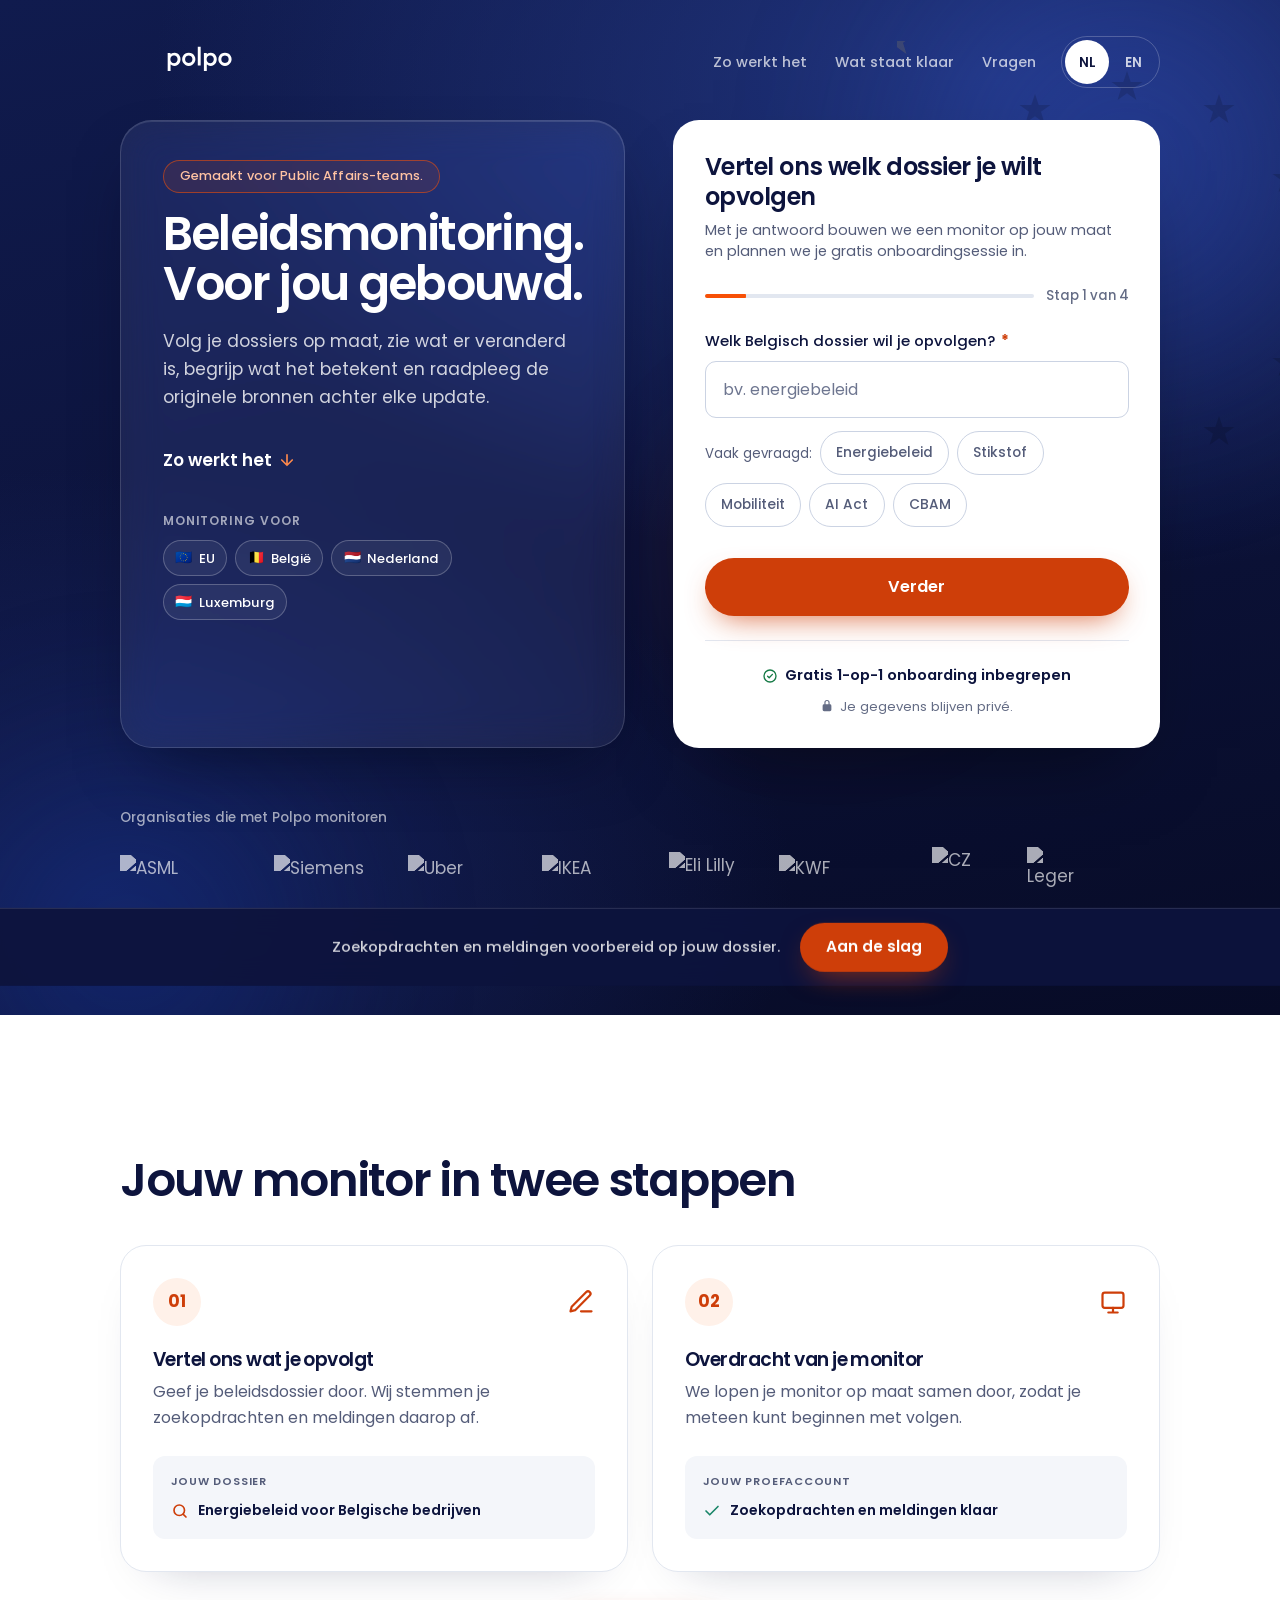
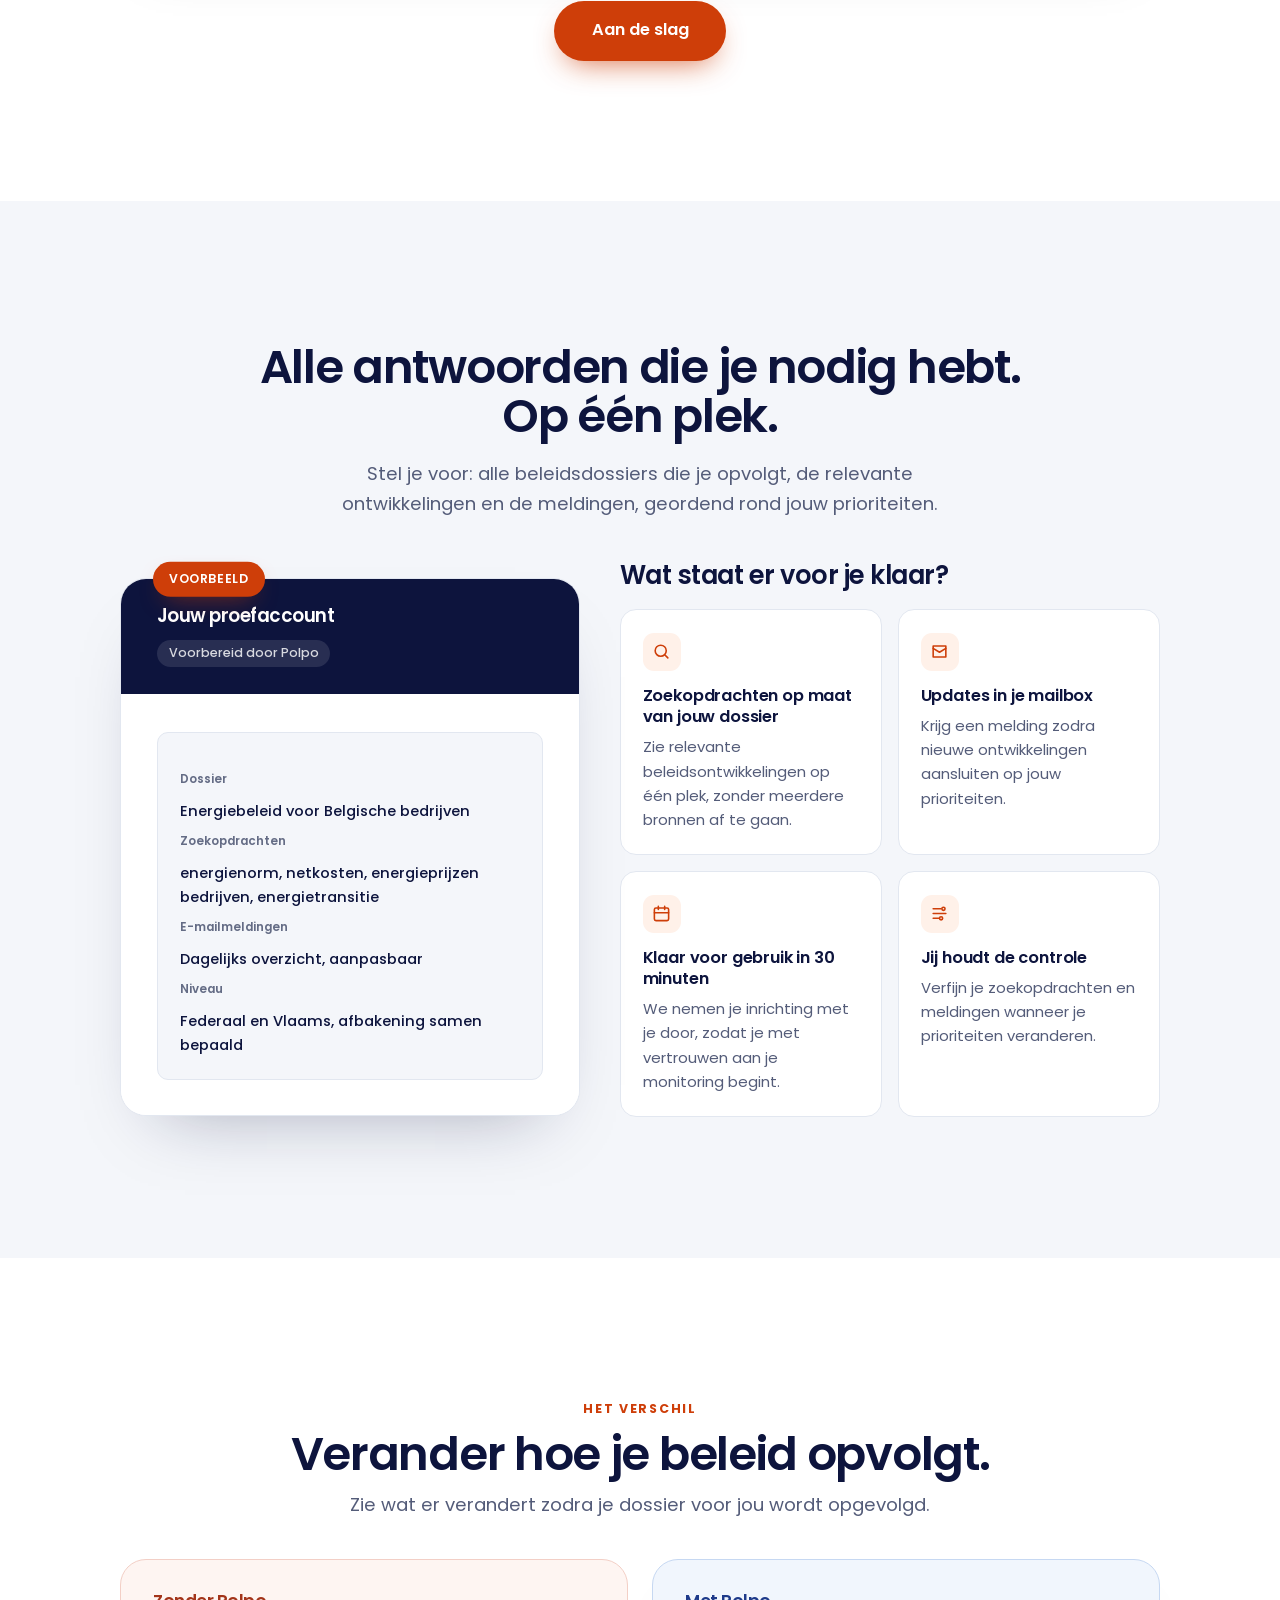
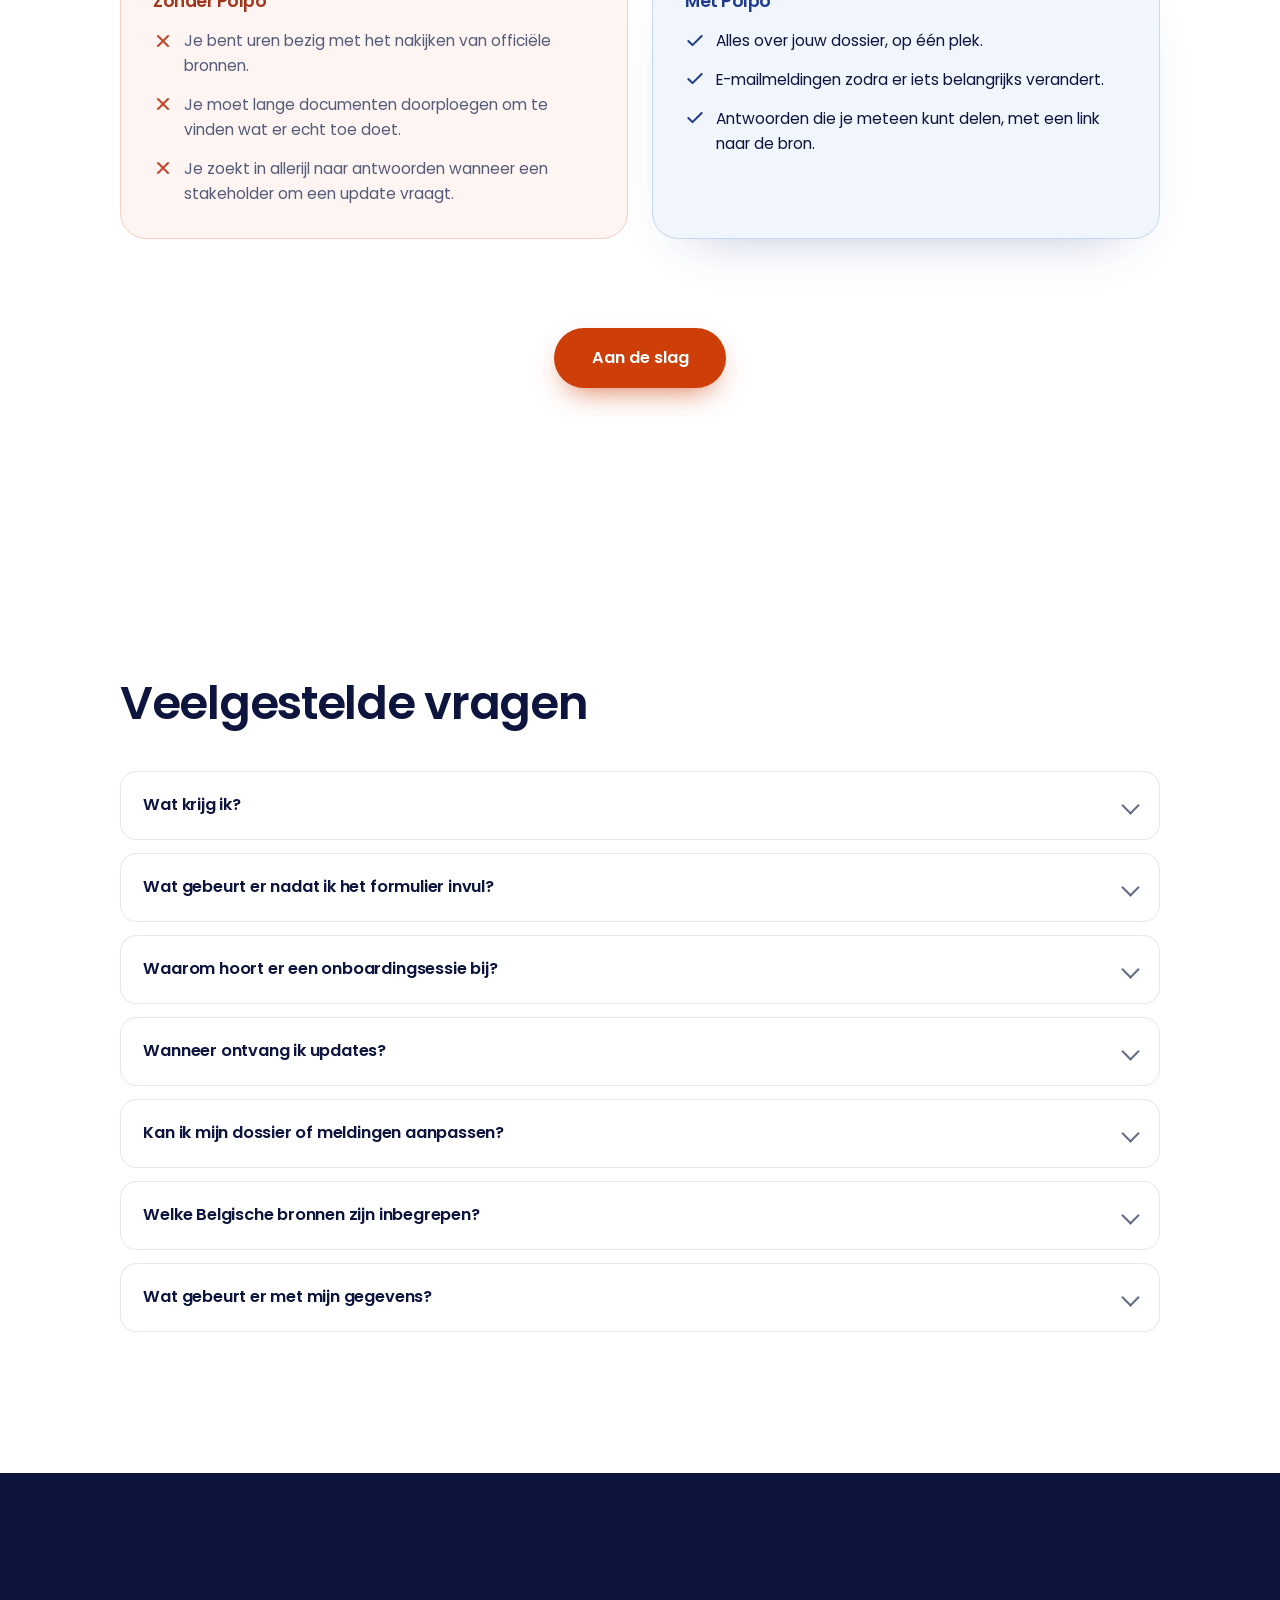
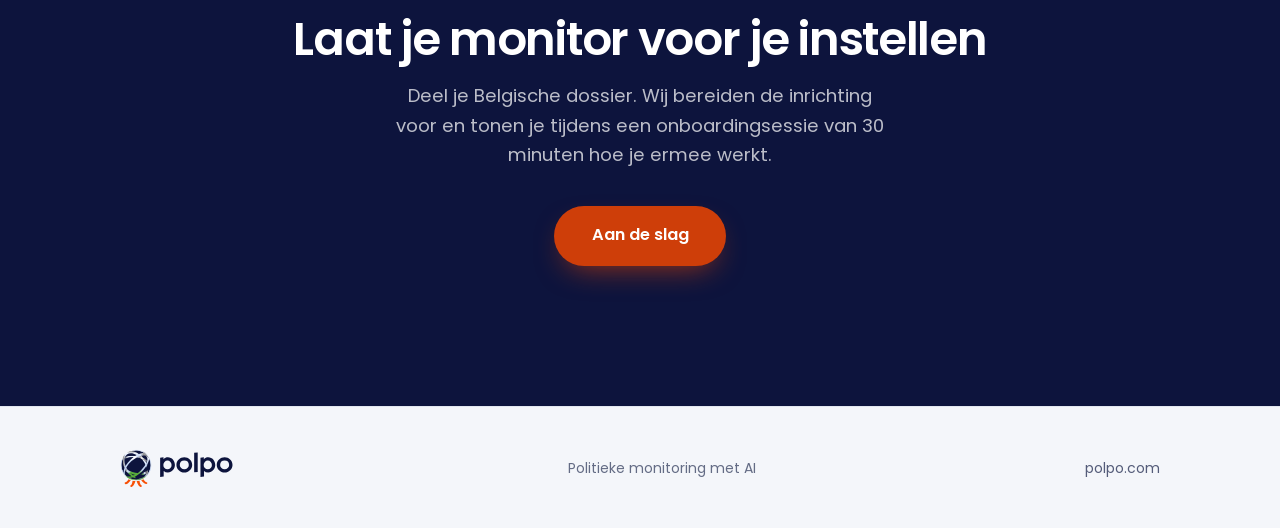
==== site/nl-be/index.html @ a9627e38 "Initial commit: Polpo policy monitoring landing page handover" ====
<!DOCTYPE html>
<html lang="nl-BE">
<head>
<meta charset="utf-8">
<meta name="viewport" content="width=device-width, initial-scale=1, viewport-fit=cover">
<title>Polpo-proefaccount | Belgische politieke monitoring</title>
<meta name="description" content="Vraag je Polpo-proefaccount aan met zoekopdrachten en meldingen op maat. Na je onboardingsessie van 30 minuten start je Belgische politieke monitoring.">
<link rel="canonical" href="https://polpo.ai/nl-be/">
<link rel="alternate" hreflang="en" href="https://polpo.ai/">
<link rel="alternate" hreflang="nl-BE" href="https://polpo.ai/nl-be/">
<link rel="alternate" hreflang="x-default" href="https://polpo.ai/">
<meta property="og:type" content="website">
<meta property="og:locale" content="nl_BE">
<meta property="og:title" content="Polpo-proefaccount | Belgische politieke monitoring">
<meta property="og:description" content="Vraag je Polpo-proefaccount aan met zoekopdrachten en meldingen op maat. Na je onboardingsessie van 30 minuten start je Belgische politieke monitoring.">
<meta property="og:url" content="https://polpo.ai/nl-be/">
<meta property="og:image" content="https://polpo.ai/og-image.jpg">
<meta property="og:image:width" content="1000">
<meta property="og:image:height" content="1249">
<meta name="twitter:card" content="summary_large_image">
<meta name="twitter:title" content="Polpo-proefaccount | Belgische politieke monitoring">
<meta name="twitter:description" content="Vraag je Polpo-proefaccount aan met zoekopdrachten en meldingen op maat. Na je onboardingsessie van 30 minuten start je Belgische politieke monitoring.">
<meta name="twitter:image" content="https://polpo.ai/og-image.jpg">
<meta name="robots" content="noindex">
<link rel="preconnect" href="https://fonts.googleapis.com">
<link rel="preconnect" href="https://fonts.gstatic.com" crossorigin>
<link href="https://fonts.googleapis.com/css2?family=Poppins:wght@400;500;600;700&display=swap" rel="stylesheet">
<style>
/* ============================================================
   POLPO 30-day account landing page
   Tokens taken from Logo_polpo_dark.svg: navy #0D143D, orange #F75006
   ============================================================ */
:root{
  --navy:#0D143D;
  --navy-deep:#070B26;
  --navy-lift:#152260;
  --blue:#1E3A8A;
  --orange:#F75006;          /* brand: decoration and large numerals only */
  --orange-deep:#CE3E09;     /* anything carrying text: 4.86:1 on white */
  --orange-press:#B33305;
  --orange-soft:#FFF1E9;
  --paper:#FFFFFF;
  --mist:#F4F6FA;
  --ink:#0D143D;
  --ink-soft:#545C79;
  --ink-faint:#646C85;
  --line:#E2E7F0;
  --line-strong:#CBD3E3;

  --wrap:1120px;
  --pad-y:clamp(5.5rem,11vw,9rem);
  --pad-x:clamp(1.25rem,5vw,2.5rem);
  --r-lg:26px;
  --r-md:16px;
  --r-sm:11px;

  box-sizing:border-box;
  padding-top:env(safe-area-inset-top,0px);
  padding-bottom:env(safe-area-inset-bottom,0px);
}
*,*::before,*::after{box-sizing:inherit}
html{scroll-behavior:smooth;scroll-padding-top:env(safe-area-inset-top,0px);-webkit-text-size-adjust:100%}
body{
  margin:0;
  font-family:'Poppins',system-ui,-apple-system,'Segoe UI',sans-serif;
  font-weight:400;
  font-size:1.0625rem;
  line-height:1.62;
  color:var(--ink);
  background:var(--paper);
  -webkit-font-smoothing:antialiased;
}
img,svg{max-width:100%}
h1,h2,h3{margin:0;font-weight:600;letter-spacing:-.028em;line-height:1.06}
p{margin:0}
a{color:inherit}

.wrap{width:100%;max-width:var(--wrap);margin:0 auto;padding-left:var(--pad-x);padding-right:var(--pad-x)}
.narrow{max-width:62ch}

/* ---------- reveal ---------- */
.rise{opacity:0;transform:translate3d(0,22px,0);transition:opacity .7s cubic-bezier(.22,.61,.36,1),transform .7s cubic-bezier(.22,.61,.36,1)}
.rise.in{opacity:1;transform:none}
.no-js .rise{opacity:1;transform:none}

/* ============================================================
   HERO
   ============================================================ */
.hero{
  position:relative;
  overflow:hidden;
  isolation:isolate;
  color:#fff;
  background:
    radial-gradient(120% 90% at 78% 8%, #21357F 0%, rgba(33,53,127,0) 55%),
    radial-gradient(90% 70% at 8% 88%, #16235E 0%, rgba(22,35,94,0) 60%),
    linear-gradient(168deg, #101B4E 0%, var(--navy) 46%, var(--navy-deep) 100%);
  padding:clamp(1.5rem,4vw,2.25rem) 0 clamp(5rem,10vw,7.5rem);
}
.blob{position:absolute;border-radius:50%;filter:blur(72px);opacity:.5;z-index:-1;pointer-events:none;will-change:transform}
.blob-a{width:48vw;height:48vw;min-width:330px;min-height:330px;top:-14%;right:-12%;background:radial-gradient(circle,#2F4CB8 0%,rgba(47,76,184,0) 70%);animation:drift-a 34s ease-in-out infinite}
.blob-b{width:40vw;height:40vw;min-width:280px;min-height:280px;bottom:-18%;left:-10%;background:radial-gradient(circle,#0F2C86 0%,rgba(15,44,134,0) 70%);animation:drift-b 44s ease-in-out infinite}
.blob-c{width:26vw;height:26vw;min-width:200px;min-height:200px;top:38%;left:52%;opacity:.34;background:radial-gradient(circle,var(--orange) 0%,rgba(247,80,6,0) 68%);animation:drift-c 38s ease-in-out infinite}
@keyframes drift-a{50%{transform:translate3d(-6%,7%,0)}}
@keyframes drift-b{50%{transform:translate3d(8%,-6%,0)}}
@keyframes drift-c{33%{transform:translate3d(-12%,9%,0)}66%{transform:translate3d(7%,-7%,0)}}

.stars{position:absolute;top:4%;right:-6%;width:min(46vw,460px);opacity:.14;z-index:-1;pointer-events:none}

.topbar{display:flex;align-items:center;justify-content:space-between;gap:1rem}
.logo{display:block;height:40px;width:auto}
.logo-link{display:inline-block;line-height:0;border-radius:6px;transition:opacity .18s}
.logo-link:hover{opacity:.82}
@media(min-width:760px){.logo{height:52px}}
.topbar a{color:rgba(255,255,255,.72);text-decoration:none;font-size:.9rem;font-weight:500}
.topbar a:hover{color:#fff}

.glass{
  margin:0;
  max-width:760px;
  text-align:center;
  padding:clamp(2rem,5vw,3.25rem) clamp(1.35rem,4vw,3rem) clamp(2.25rem,5vw,3rem);
  border-radius:clamp(20px,3vw,32px);
  background:rgba(255,255,255,.065);
  border:1px solid rgba(255,255,255,.145);
  box-shadow:0 30px 70px -30px rgba(3,7,28,.7), inset 0 1px 0 rgba(255,255,255,.12);
  -webkit-backdrop-filter:blur(20px) saturate(130%);
  backdrop-filter:blur(20px) saturate(130%);
}
.chip{
  display:inline-block;padding:.34rem 1rem;border-radius:100px;
  font-size:.8rem;font-weight:500;letter-spacing:.01em;
  color:#FFC3A3;border:1px solid rgba(247,80,6,.55);background:rgba(247,80,6,.1);
}
.hero h1{margin:1.2rem 0 0;font-size:clamp(2.2rem,6.4vw,3.85rem);font-weight:600;letter-spacing:-.035em}
.hero h1 span{display:block}
.hero-sub{margin:1.15rem auto 0;max-width:50ch;font-size:clamp(.99rem,2vw,1.08rem);color:rgba(255,255,255,.8)}
@media(min-width:960px){.hero-sub{margin-left:0}}
.hero-cta{margin-top:1.7rem}
.hero-note{margin-top:1.1rem;font-size:.895rem;color:rgba(255,255,255,.58)}

.btn{
  display:inline-block;border:0;cursor:pointer;text-decoration:none;
  font-family:inherit;font-size:1.02rem;font-weight:600;
  padding:1.05rem 2.35rem;border-radius:100px;
  background:var(--orange-deep);color:#fff;
  box-shadow:0 12px 30px -12px rgba(206,62,9,.8);
  transition:transform .22s cubic-bezier(.22,.61,.36,1),box-shadow .22s,background .2s;
}
.btn:hover{transform:translate3d(0,-2px,0);box-shadow:0 20px 40px -14px rgba(206,62,9,.85);background:var(--orange-press)}
.btn:active{transform:translate3d(0,0,0)}
.btn-wide{width:100%;padding-left:1rem;padding-right:1rem}

/* ============================================================
   SECTION SHELL
   ============================================================ */
.band{padding:var(--pad-y) 0}
.band-mist{background:var(--mist)}
.band-navy{background:var(--navy);color:#fff}
.band h2{font-size:clamp(1.85rem,4.4vw,2.9rem)}
.lede{margin-top:1.15rem;font-size:clamp(1.02rem,2vw,1.14rem);color:var(--ink-soft)}
.band-navy .lede{color:rgba(255,255,255,.72)}

/* ---------- problem ---------- */
.compare{display:grid;gap:1.25rem;margin-top:3rem}
@media(min-width:760px){.compare{grid-template-columns:1fr 1fr;gap:1.5rem}}
.pane{padding:2rem 1.75rem;border-radius:var(--r-md);border:1px solid var(--line)}
.pane-old{background:var(--mist)}
.pane-new{background:var(--navy);color:#fff;border-color:transparent}
.pane h3{font-size:1.14rem;font-weight:600;letter-spacing:-.01em}
.pane p{margin-top:.8rem;font-size:.985rem;color:var(--ink-soft)}
.pane-new p{color:rgba(255,255,255,.76)}
.pane-time{margin-top:1.4rem;padding-top:1.1rem;border-top:1px solid var(--line);font-size:.875rem;font-weight:500;color:var(--ink-faint)}
.pane-new .pane-time{border-top-color:rgba(255,255,255,.16);color:#FFB08A}

/* ---------- proof / sample brief ---------- */
.brief{
  margin-top:3.75rem;background:var(--paper);border:1px solid var(--line);
  border-radius:var(--r-lg);
  box-shadow:0 34px 70px -40px rgba(13,20,61,.35);
}
.brief-head{padding:1.65rem clamp(1.35rem,3.5vw,2.25rem);background:var(--navy);color:#fff;
  border-radius:calc(var(--r-lg) - 1px) calc(var(--r-lg) - 1px) 0 0}
.brief-head h3{font-size:1.16rem;font-weight:600}
.brief-meta{display:flex;flex-wrap:wrap;gap:.55rem;margin-top:.9rem}
.tag{font-size:.78rem;font-weight:500;padding:.24rem .72rem;border-radius:100px;background:rgba(255,255,255,.11);color:rgba(255,255,255,.82)}
.brief-body{padding:clamp(.6rem,2vw,1.1rem) clamp(1.35rem,3.5vw,2.25rem) clamp(1.5rem,3vw,2rem)}
.bsec{display:flex;gap:1.1rem;padding:1.15rem 0;border-bottom:1px solid var(--line)}
.bsec:last-child{border-bottom:0;padding-bottom:.6rem}
.bsec-ico{flex:0 0 auto;width:38px;height:38px;border-radius:11px;background:var(--orange-soft);color:var(--orange-deep);display:flex;align-items:center;justify-content:center}
.bsec-ico svg{width:19px;height:19px}
.bsnap{margin:1.4rem 0 .2rem;padding:1.3rem 1.4rem;border-radius:var(--r-sm);background:var(--mist);border:1px solid var(--line)}
.bsnap h4{margin:0;font-size:1rem;font-weight:600;letter-spacing:-.01em}
.bsnap .sub{margin-top:.15rem;font-size:.82rem;color:var(--ink-faint)}
.bsnap p{margin-top:.7rem;font-size:.945rem;color:var(--ink-soft)}
.bsnap dl{display:grid;gap:.55rem;margin:1rem 0 0}
.bsnap dt{font-size:.74rem;font-weight:600;color:var(--ink-faint)}
.bsnap dd{margin:.1rem 0 0;font-size:.92rem;font-weight:500}
.bnum{color:var(--ink-faint);font-weight:600;margin-right:.45rem}
.bpts{margin:.55rem 0 0;padding:0;list-style:none;display:grid;gap:.32rem}
.bpts li{position:relative;padding-left:.95rem;font-size:.9rem;line-height:1.45;color:var(--ink-soft)}
.bpts li::before{content:"";position:absolute;left:0;top:.58em;width:5px;height:5px;border-radius:50%;background:var(--orange-deep)}
.pill{display:inline-block;margin-left:.5rem;padding:.12rem .55rem;border-radius:100px;font-size:.7rem;font-weight:600;background:var(--orange-soft);color:#C2390B;vertical-align:.1em}
.bsec h4{margin:0;font-size:1rem;font-weight:600;letter-spacing:-.01em}
.bsec p{margin-top:.4rem;font-size:.945rem;color:var(--ink-soft)}
.src{display:inline-flex;align-items:center;gap:.4rem;margin-top:.7rem;font-size:.8rem;font-weight:500;color:var(--orange-deep)}
.src svg{width:13px;height:13px}
.brief-foot{padding:1rem clamp(1.35rem,3.5vw,2.25rem);background:var(--mist);border-top:1px solid var(--line);
  border-radius:0 0 calc(var(--r-lg) - 1px) calc(var(--r-lg) - 1px);font-size:.845rem;color:var(--ink-faint)}

.logos{margin-top:3.25rem;padding-top:2.25rem;border-top:1px solid var(--line-strong)}
.logos-cap{font-size:.855rem;font-weight:500;color:var(--ink-faint)}
.logos-row{display:flex;flex-wrap:wrap;gap:1.5rem 2.6rem;margin-top:1.6rem;align-items:center;justify-content:flex-start;--logo-h:28px;--logo-w:96px}
/* one box per logo. --s bumps square-ish marks so they carry the same optical
   weight as the wide wordmarks instead of shrinking to a stamp. */
.logos-row img{display:block;width:auto;height:calc(var(--logo-h)*var(--s,1));max-width:calc(var(--logo-w)*var(--s,1));object-fit:contain;opacity:.78;transition:opacity .22s}
.logos-row img:hover{opacity:1}
@media(min-width:760px){.logos-row{--logo-h:32px;--logo-w:112px}}

/* ---------- bridge ---------- */
.steps{margin-top:3rem;display:grid;gap:0}
.step{display:grid;grid-template-columns:auto 1fr;gap:1.35rem;padding:1.9rem 0;border-top:1px solid rgba(255,255,255,.14)}
.step:last-child{border-bottom:1px solid rgba(255,255,255,.14)}
.step-n{width:38px;height:38px;border-radius:50%;border:1px solid rgba(255,255,255,.28);display:flex;align-items:center;justify-content:center;font-size:.92rem;font-weight:600;color:#fff}
.step h3{font-size:1.16rem;font-weight:600}
.step-lab{display:block;margin-bottom:.3rem;font-size:.775rem;font-weight:600;letter-spacing:.06em;text-transform:uppercase;color:#FF8A4D}
.step p{margin-top:.55rem;font-size:.985rem;color:rgba(255,255,255,.72);max-width:58ch}
@media(min-width:760px){.step{grid-template-columns:auto 15rem 1fr;align-items:baseline;gap:1.35rem 2rem}.step p{margin-top:0}}
.step-lead{gap:.75rem}

/* ============================================================
   FORM
   ============================================================ */
.form-card{
  margin-top:3rem;background:var(--paper);border:1px solid var(--line);
  border-radius:var(--r-lg);padding:clamp(1.5rem,4vw,2.75rem);
  box-shadow:0 34px 70px -42px rgba(13,20,61,.3);
}
.progress{display:flex;align-items:center;gap:.75rem;margin-bottom:1.9rem}
.progress-bar{flex:1;height:4px;border-radius:4px;background:var(--line);overflow:hidden}
.progress-fill{height:100%;width:50%;background:var(--orange);border-radius:4px;transform-origin:left;transition:transform .35s cubic-bezier(.22,.61,.36,1)}
.progress-txt{font-size:.83rem;font-weight:500;color:var(--ink-faint);white-space:nowrap}
.no-js .progress{display:none}

fieldset{border:0;margin:0;padding:0}
.stepset + .stepset{margin-top:2.5rem}
.js .stepset{margin-top:0}
.js .stepset[hidden]{display:none}
legend{padding:0;font-size:1.22rem;font-weight:600;letter-spacing:-.018em;color:var(--ink)}
.legend-sub{margin-top:.45rem;margin-bottom:1.6rem;font-size:.945rem;color:var(--ink-soft)}

.field{margin-bottom:1.35rem}
.field label,.grouplab{display:block;font-size:.925rem;font-weight:500;margin-bottom:.5rem}
.opt{font-weight:400;color:var(--ink-faint)}
input[type=text],input[type=email],textarea,select{
  width:100%;font-family:inherit;font-size:1rem;color:var(--ink);
  padding:.92rem 1.05rem;border:1px solid var(--line-strong);border-radius:var(--r-sm);
  background:var(--paper);transition:border-color .18s,box-shadow .18s;
}
textarea{min-height:120px;resize:vertical;line-height:1.55}
input::placeholder,textarea::placeholder{color:#6E7690}
input:focus,textarea:focus,select:focus{outline:0;border-color:var(--orange);box-shadow:0 0 0 3px rgba(247,80,6,.16)}
.hint{margin-top:.5rem;font-size:.845rem;color:var(--ink-faint)}

.chips{display:flex;flex-wrap:wrap;gap:.6rem}
.chips input{position:absolute;opacity:0;width:1px;height:1px}
.chips label{
  margin:0;cursor:pointer;padding:.72rem 1.25rem;border-radius:100px;
  border:1px solid var(--line-strong);font-size:.945rem;font-weight:500;
  transition:border-color .18s,background .18s,color .18s;
}
.chips label:hover{border-color:var(--ink-faint)}
.chips input:checked + label{background:var(--navy);border-color:var(--navy);color:#fff}
.chips input:focus-visible + label{outline:2px solid var(--orange);outline-offset:2px}

details{margin:1.6rem 0;border:1.5px solid var(--line-strong);border-radius:var(--r-sm);background:var(--mist);transition:border-color .18s}
details:hover{border-color:var(--ink-faint)}
details[open]{border-color:var(--navy);background:var(--paper)}
summary{cursor:pointer;position:relative;padding:1rem 3rem 1rem 1.1rem;font-size:.945rem;font-weight:600;list-style:none;
  display:flex;align-items:center;gap:.65rem}
summary::-webkit-details-marker{display:none}
summary::after{content:"";position:absolute;right:1.2rem;top:50%;width:9px;height:9px;margin-top:-7px;
  border-right:2px solid var(--ink-soft);border-bottom:2px solid var(--ink-soft);
  transform:rotate(45deg);transition:transform .25s}
details[open] summary::after{transform:rotate(-135deg);margin-top:-2px}
.req{color:var(--orange-deep);font-weight:700;margin-left:.15rem}
.optflag{display:inline-block;padding:.16rem .55rem;border-radius:100px;background:var(--line);
  font-size:.7rem;font-weight:600;letter-spacing:.04em;text-transform:uppercase;color:var(--ink-soft)}
legend .optflag{margin-left:.5rem;vertical-align:.18em}
.details-body{padding:0 1.1rem 1.2rem}
.checks{display:grid;gap:.7rem}
.check{display:flex;gap:.7rem;align-items:flex-start;font-size:.935rem;font-weight:400;cursor:pointer}
.check input{margin:.28rem 0 0;width:17px;height:17px;flex:0 0 auto;accent-color:var(--orange)}
.period{margin-top:1.2rem}
.period label{font-size:.9rem;font-weight:500;display:block;margin-bottom:.45rem}

.actions{display:flex;flex-wrap:wrap;gap:.85rem;align-items:center;margin-top:1.9rem}
.btn-ghost{background:none;border:1px solid var(--line-strong);color:var(--ink-soft);box-shadow:none;padding:1.05rem 1.6rem}
.btn-ghost:hover{background:var(--mist);border-color:var(--ink-faint);color:var(--ink);box-shadow:none}
.consent{margin-top:1.5rem}
.consent .check{font-size:.895rem;color:var(--ink-soft)}
.consent a{color:var(--orange-deep);text-underline-offset:2px}
.err{margin-top:.5rem;font-size:.865rem;font-weight:500;color:#B33305}
.err:empty{display:none}
.trap{position:absolute!important;left:-9999px;width:1px;height:1px;overflow:hidden}

.done{text-align:center;padding:1.5rem 0 1rem}
.done-ico{width:56px;height:56px;margin:0 auto;border-radius:50%;background:var(--orange-soft);color:var(--orange-deep);display:flex;align-items:center;justify-content:center}
.done-ico svg{width:26px;height:26px}
.done h3{margin-top:1.35rem;font-size:1.45rem}
.done p{margin-top:.8rem;color:var(--ink-soft);max-width:42ch;margin-left:auto;margin-right:auto}

/* ---------- footer ---------- */
.foot{background:var(--mist);border-top:1px solid var(--line);padding:2.4rem 0}
.foot-in{display:flex;flex-wrap:wrap;align-items:center;gap:1rem 1.5rem;justify-content:space-between}
.foot .logo{height:34px;color:var(--navy)}
@media(min-width:760px){.foot .logo{height:38px}}
.foot p{font-size:.875rem;color:var(--ink-faint)}
.foot a{font-size:.875rem;color:var(--ink-soft);text-decoration:none}
.foot a:hover{color:var(--orange)}

:focus-visible{outline:2px solid var(--orange);outline-offset:3px;border-radius:4px}

/* ============================================================
   REFINEMENT PASS
   ============================================================ */

/* hero benefit list */
.wins{list-style:none;margin:1.35rem 0 0;padding:0;display:grid;gap:.55rem;text-align:left}
@media(max-width:959px){.wins{max-width:28rem;margin-left:auto;margin-right:auto}}
.wins li{display:flex;gap:.65rem;align-items:flex-start;font-size:.945rem;line-height:1.5;color:rgba(255,255,255,.87)}
.wins svg{flex:0 0 auto;width:19px;height:19px;margin-top:.2rem;stroke:#FF8A4D;stroke-width:2.4;fill:none;stroke-linecap:round;stroke-linejoin:round}

/* proof strip */
.strip{padding:clamp(3rem,6vw,4.5rem) 0}
.strip .stats{margin-top:0}
.shots{margin-top:3rem;display:grid;gap:1.25rem}
@media(min-width:820px){.shots{grid-template-columns:1fr 1fr;gap:1.5rem}}
.shotbox{margin:0;border-radius:var(--r-md);overflow:hidden;border:1px solid rgba(255,255,255,.18);background:#fff;box-shadow:0 26px 54px -30px rgba(3,7,28,.75)}
.shotbox img{display:block;width:100%;height:auto}
.shotcap{margin-top:1.1rem;font-size:.9rem;color:rgba(255,255,255,.7);max-width:62ch}

/* reassurance under the form */
.reassure{margin-top:1.9rem;padding-top:1.7rem;border-top:1px solid var(--line);display:grid;gap:1rem}
@media(min-width:620px){.reassure{grid-template-columns:1fr 1fr;gap:1rem 1.75rem}}
.reassure .gitem{align-items:center}
.reassure .gitem strong{font-size:.945rem;font-weight:600;letter-spacing:-.008em;line-height:1.4}
.reassure .gitem:nth-child(2) .gtick path{transition-delay:.12s}
.reassure .gitem:nth-child(3) .gtick path{transition-delay:.24s}
.reassure .gitem:nth-child(4) .gtick path{transition-delay:.36s}

/* questionnaire */
.sr-only{position:absolute!important;width:1px;height:1px;padding:0;margin:-1px;overflow:hidden;clip:rect(0 0 0 0);white-space:nowrap;border:0}
.opts{display:grid;gap:.7rem}
@media(min-width:680px){.opts{grid-template-columns:repeat(3,1fr)}}
.opts input{position:absolute;opacity:0;width:1px;height:1px}
.opts label{
  display:block;cursor:pointer;padding:1.15rem 1.1rem;border-radius:var(--r-md);
  border:1.5px solid var(--line-strong);background:var(--paper);
  transition:border-color .18s,background .18s,transform .18s cubic-bezier(.22,.61,.36,1);
}
.opts label:hover{border-color:var(--ink-faint);transform:translate3d(0,-2px,0)}
.opts svg{display:block;width:24px;height:24px;margin-bottom:.7rem;fill:none;stroke:var(--orange-deep);stroke-width:1.8;stroke-linecap:round;stroke-linejoin:round}
.opts strong{display:block;font-size:1rem;font-weight:600;letter-spacing:-.012em}
.opts label span{display:block;margin-top:.2rem;font-size:.855rem;color:var(--ink-soft)}
.opts input:checked + label{border-color:var(--navy);background:var(--navy);color:#fff}
.opts input:checked + label span{color:rgba(255,255,255,.76)}
.opts input:checked + label svg{stroke:#FF8A4D}
.opts input:focus-visible + label{outline:2px solid var(--orange-deep);outline-offset:2px}

.sugs{display:flex;flex-wrap:wrap;gap:.5rem;align-items:center;margin-top:.85rem}
.sugs span{font-size:.83rem;color:var(--ink-soft)}
.sugs button{
  font-family:inherit;font-size:.855rem;font-weight:500;cursor:pointer;
  padding:.38rem .8rem;border-radius:100px;border:1px solid var(--line-strong);
  background:var(--paper);color:var(--ink-soft);transition:border-color .18s,color .18s,background .18s;
}
.sugs button:hover{border-color:var(--navy);background:var(--navy);color:#fff}

.stepnav{display:flex;flex-wrap:wrap;gap:.8rem;align-items:center;margin-top:1.9rem}
.no-js .stepnav [data-next],.no-js .stepnav [data-back]{display:none}
#echo b{color:var(--ink);font-weight:600}

/* preview framing for the sample brief */
.is-preview{position:relative;background:
  repeating-linear-gradient(135deg,rgba(13,20,61,.028) 0 2px,rgba(0,0,0,0) 2px 9px),var(--paper)}
.is-preview .brief-body,.is-preview .brief-foot{background:var(--paper)}
.preview-tag{position:absolute;top:0;left:clamp(1rem,3vw,2rem);transform:translateY(-50%);z-index:2;
  display:inline-flex;align-items:baseline;gap:.55rem;padding:.45rem 1rem;border-radius:100px;
  background:var(--orange-deep);color:#fff;font-size:.775rem;font-weight:600;letter-spacing:.05em;text-transform:uppercase;
  box-shadow:0 10px 24px -12px rgba(206,62,9,.85)}

/* closing cta */
.close{text-align:center}
.close .lede{margin-left:auto;margin-right:auto;max-width:46ch}
.close-cta{margin-top:2.25rem;display:flex;flex-wrap:wrap;gap:.9rem;justify-content:center}
.btn-ghost-dark{border-color:rgba(255,255,255,.34);color:rgba(255,255,255,.88)}
.btn-ghost-dark:hover{background:rgba(255,255,255,.08);border-color:#fff;color:#fff}

/* scroll progress */
.sprog{position:fixed;top:0;left:0;right:0;height:3px;z-index:60;background:transparent;pointer-events:none}
.sprog i{display:block;height:100%;background:var(--orange);transform:scaleX(0);transform-origin:0 50%;will-change:transform}
.no-js .sprog{display:none}

/* nav links */
.navlinks{display:none;gap:1.75rem;align-items:center}
.navlinks a{color:rgba(255,255,255,.7);text-decoration:none;font-size:.9rem;font-weight:500;transition:color .18s}
.navlinks a:hover{color:#fff}
@media(min-width:900px){.navlinks{display:flex}.topbar .sitelink{display:none}}

/* hero split */
.hero-grid{display:grid;gap:clamp(2.25rem,5vw,3.5rem);align-items:center;margin-top:clamp(2.5rem,6vw,4rem)}
@media(min-width:960px){.hero-grid{grid-template-columns:1.14fr .86fr;gap:3rem;align-items:stretch}}
.glass{margin:0;max-width:none;text-align:left}
@media(max-width:959px){.glass{text-align:center}}

/* hero headline underline */
.uline{display:block;position:relative;width:fit-content}
@media(max-width:959px){.uline{margin-left:auto;margin-right:auto}}
.uline svg{position:absolute;left:0;bottom:-.14em;width:100%;height:.34em;overflow:visible}
.uline path{fill:none;stroke:var(--orange);stroke-width:7;stroke-linecap:round;
  stroke-dasharray:420;stroke-dashoffset:420;transition:stroke-dashoffset 1.1s cubic-bezier(.65,0,.35,1) .45s}
.drawn .uline path,.no-js .uline path{stroke-dashoffset:0}

/* hero media */
.hero-media{position:relative}
.shot{
  position:relative;border-radius:clamp(18px,2.6vw,26px);overflow:hidden;
  aspect-ratio:4/3.35;height:100%;
  background:linear-gradient(150deg,#22377F 0%,#152260 48%,#0A1035 100%);
  box-shadow:0 40px 80px -36px rgba(3,7,28,.85);
  border:1px solid rgba(255,255,255,.14);
}
@media(min-width:960px){.shot{aspect-ratio:auto;min-height:26rem}}
.hero-media{display:flex;flex-direction:column}
@media(min-width:960px){.hero-media{height:100%}}
/* fallback art, always painted, sits under the photo */
.shot-fb{position:absolute;inset:0;overflow:hidden}
.shot-fb svg{position:absolute;right:-12%;bottom:-8%;width:88%;opacity:.3}
.shot-fb::after{content:"";position:absolute;inset:0;
  background:radial-gradient(70% 55% at 22% 18%,rgba(247,80,6,.34) 0%,rgba(247,80,6,0) 62%)}
#shot-img{
  position:absolute;inset:0;width:100%;height:110%;object-fit:cover;object-position:50% 34%;
  opacity:0;transition:opacity .85s ease;will-change:transform;
}
#shot-img.ready{opacity:1}
.shot-veil{position:absolute;inset:0;
  background:linear-gradient(196deg,rgba(13,20,61,.14) 0%,rgba(13,20,61,.5) 62%,rgba(10,16,53,.82) 100%)}

/* monitoring diagram, centred over the lower (road) half of the photo */
.shot-diagram{
  position:absolute;z-index:3;left:50%;bottom:4%;
  width:min(84%,20rem);height:auto;
  transform:translateX(-50%);
  filter:drop-shadow(0 18px 34px rgba(3,7,28,.75));
  animation:hover-card 7s ease-in-out infinite;will-change:transform;
}
@keyframes hover-card{50%{transform:translate(-50%,-7px)}}
/* fade the photo into navy below the building, so the diagram sits on a clean
   field and the architecture above it stays fully visible */
.shot .shot-veil{background:
  linear-gradient(180deg,
    rgba(10,16,53,0) 0%,
    rgba(10,16,53,.08) 34%,
    rgba(10,16,53,.72) 50%,
    rgba(9,14,46,.97) 62%,
    #080D2C 72%,
    #080D2C 100%),
  linear-gradient(196deg,rgba(13,20,61,.14) 0%,rgba(13,20,61,.42) 62%,rgba(10,16,53,.7) 100%)}

/* primary button: pulse ring, shine sweep, hover sparkle */
.btn{position:relative;overflow:hidden;isolation:isolate}
.btn::before{content:"";position:absolute;inset:0;border-radius:inherit;z-index:-1;
  box-shadow:0 0 0 0 rgba(247,80,6,.55);animation:ring 3.4s ease-out infinite}
@keyframes ring{0%{box-shadow:0 0 0 0 rgba(247,80,6,.5)}70%{box-shadow:0 0 0 16px rgba(247,80,6,0)}100%{box-shadow:0 0 0 0 rgba(247,80,6,0)}}
.btn::after{content:"";position:absolute;top:0;bottom:0;width:38%;left:-45%;z-index:-1;
  background:linear-gradient(100deg,rgba(255,255,255,0) 0%,rgba(255,255,255,.42) 50%,rgba(255,255,255,0) 100%);
  transform:translate3d(0,0,0);animation:shine 5.5s ease-in-out infinite}
@keyframes shine{0%,62%{transform:translate3d(0,0,0)}92%,100%{transform:translate3d(420%,0,0)}}
.btn .spark{position:absolute;width:6px;height:6px;border-radius:50%;background:#fff;opacity:0;pointer-events:none;z-index:1}
.btn:hover .spark{animation:spark .72s ease-out}
.btn .spark:nth-child(1){top:22%;left:16%}
.btn .spark:nth-child(2){top:64%;left:76%;animation-delay:.1s}
.btn .spark:nth-child(3){top:30%;left:58%;animation-delay:.2s}
@keyframes spark{0%{opacity:0;transform:scale(.3)}35%{opacity:1;transform:scale(1.25)}100%{opacity:0;transform:scale(.4) translate3d(0,-11px,0)}}
.btn-ghost::before,.btn-ghost::after{display:none}

/* card hover lifts */
.pane,.brief,.faq,.gcard{transition:transform .28s cubic-bezier(.22,.61,.36,1),box-shadow .28s}
.pane:hover,.gcard:hover{transform:translate3d(0,-4px,0)}
.brief:hover{transform:translate3d(0,-5px,0);box-shadow:0 44px 84px -42px rgba(13,20,61,.42)}

/* stats trio */
.stats{margin-top:3.25rem;display:grid;gap:1.25rem}
@media(min-width:700px){.stats{grid-template-columns:repeat(3,1fr);gap:1.5rem}}
.gcard{background:var(--paper);border:1px solid var(--line);border-radius:var(--r-md);padding:1.75rem 1.6rem}
.stat-num{font-size:clamp(2.5rem,6vw,3.5rem);font-weight:700;letter-spacing:-.05em;color:var(--orange);line-height:.92}
.stat-num small{font-size:.42em;font-weight:600;letter-spacing:-.02em;margin-left:.1em}
.gcard p{margin-top:.75rem;font-size:.945rem;color:var(--ink-soft)}
.gcard cite{display:block;margin-top:.7rem;font-size:.8rem;font-style:normal;color:var(--ink-faint)}

/* step icons bob */
.step-ico{width:30px;height:30px;color:#FF8A4D;animation:bob 4.6s ease-in-out infinite;will-change:transform}
.step-ico svg{width:100%;height:100%}
.step:nth-child(2) .step-ico{animation-delay:.5s}
.step:nth-child(3) .step-ico{animation-delay:1s}
.step:nth-child(4) .step-ico{animation-delay:1.5s}
@keyframes bob{50%{transform:translate3d(0,-6px,0)}}
.step-lead{display:flex;align-items:center;gap:.9rem}

/* guarantee */
.glist{margin-top:2.75rem;display:grid;gap:1rem}
@media(min-width:760px){.glist{grid-template-columns:1fr 1fr;gap:1.1rem 1.75rem}}
.gitem{display:flex;gap:.95rem;align-items:flex-start}
.gtick{flex:0 0 auto;width:30px;height:30px;border-radius:50%;background:var(--orange-soft);display:flex;align-items:center;justify-content:center}
.gtick svg{width:16px;height:16px;fill:none;stroke:var(--orange-deep);stroke-width:3;stroke-linecap:round;stroke-linejoin:round}
.gtick path{stroke-dasharray:26;stroke-dashoffset:26;transition:stroke-dashoffset .5s cubic-bezier(.65,0,.35,1)}
.drawn .gtick path,.no-js .gtick path{stroke-dashoffset:0}
.glist .gitem:nth-child(2) .gtick path{transition-delay:.12s}
.glist .gitem:nth-child(3) .gtick path{transition-delay:.24s}
.glist .gitem:nth-child(4) .gtick path{transition-delay:.36s}
.gitem strong{display:block;font-size:1rem;font-weight:600;letter-spacing:-.012em}
.gitem p{margin-top:.3rem;font-size:.945rem;color:var(--ink-soft)}

/* faq */
.faqs{margin-top:2.75rem;display:grid;gap:.85rem}
.faq{background:var(--paper);border:1px solid var(--line);border-radius:var(--r-md)}
.faq summary{padding:1.25rem 1.4rem;font-size:1.02rem;font-weight:600;letter-spacing:-.012em;position:relative;padding-right:3rem}
.faq summary::after{content:"";position:absolute;right:1.4rem;top:50%;width:11px;height:11px;margin-top:-7px;
  border-right:2px solid var(--ink-faint);border-bottom:2px solid var(--ink-faint);
  transform:rotate(45deg);transition:transform .25s}
.faq[open] summary::after{transform:rotate(-135deg);margin-top:-2px}
.faq .details-body{padding:0 1.4rem 1.35rem;font-size:.965rem;color:var(--ink-soft);max-width:68ch}

/* sticky cta bar */
.sticky{
  position:fixed;left:0;right:0;bottom:0;z-index:55;
  padding:.85rem var(--pad-x) calc(.85rem + env(safe-area-inset-bottom,0px));
  background:rgba(13,20,61,.94);
  -webkit-backdrop-filter:blur(14px);backdrop-filter:blur(14px);
  border-top:1px solid rgba(255,255,255,.14);
  display:flex;align-items:center;justify-content:center;gap:1.25rem;flex-wrap:wrap;
  transform:translate3d(0,110%,0);transition:transform .38s cubic-bezier(.22,.61,.36,1);
  will-change:transform;
}
.sticky.up{transform:translate3d(0,0,0)}
.sticky p{color:rgba(255,255,255,.82);font-size:.92rem;font-weight:500}
.sticky .btn{padding:.78rem 1.65rem;font-size:.96rem}
@media(max-width:600px){.sticky p{display:none}.sticky .btn{width:100%}}
.no-js .sticky{display:none}
body{padding-bottom:0}

@media (prefers-reduced-motion:reduce){
  html{scroll-behavior:auto}
  *,*::before,*::after{animation-duration:.001ms!important;animation-iteration-count:1!important;transition-duration:.001ms!important}
  .rise{opacity:1;transform:none}
  .uline path,.gtick path{stroke-dashoffset:0!important}
  .shot-diagram,.step-ico,.btn::before,.btn::after{animation:none!important}
  .shot-diagram{transform:translateX(-50%)!important}
  #shot-img{transform:none!important}
}
/* tap targets: 44px minimum */
.sugs button{min-height:44px;padding:.5rem .95rem}
.logo-link,.sitelink,.navlinks a,.foot a{display:inline-flex;align-items:center;min-height:44px}
/* mobile alignment */
.faq{margin:0}
.src{align-items:flex-start}
.src svg{flex:0 0 auto;margin-top:.22em}
.hero h1 .uline{display:inline-block}
@media(max-width:959px){
  .glass{text-align:left}
  .hero h1 .uline{margin:0}
  .hero-sub{margin-left:0}
  .wins{margin-left:0;margin-right:0}
  /* taller panel on small screens so the building sits above the diagram */
  .shot{aspect-ratio:4/4.6}
  .shot-diagram{width:min(82%,19rem);bottom:5%}
}
@media(max-width:759px){
  .step{grid-template-columns:1fr;gap:.85rem}
  .step p{margin-top:0}
  .logos-cap{text-align:center}
  .logos-row{justify-content:center;gap:1.25rem 1.75rem;--logo-h:24px;--logo-w:84px}
  .foot-in{flex-direction:column;align-items:center;text-align:center;gap:.25rem}
}

/* ===================== v2 additions ===================== */
.navright{display:flex;align-items:center;gap:1.6rem}
.langsw{display:inline-flex;align-items:center;gap:.15rem;padding:.2rem;border:1px solid rgba(255,255,255,.22);border-radius:100px}
.langsw a,.langsw span{display:inline-flex;align-items:center;justify-content:center;min-width:44px;min-height:44px;padding:0 .7rem;border-radius:100px;font-size:.82rem;font-weight:600;letter-spacing:.02em;text-decoration:none}
.langsw span{background:#fff;color:var(--navy)}
.langsw a{color:rgba(255,255,255,.78)}
.langsw a:hover{color:#fff;background:rgba(255,255,255,.1)}
.hero .chip{white-space:nowrap}
.hero h1 span.l{display:block}
.hero-cta{display:flex;flex-wrap:wrap;gap:.8rem;align-items:center}
.textlink{display:inline-flex;align-items:center;gap:.4rem;min-height:44px;padding:0 .4rem;color:#fff;font-weight:600;text-decoration:none;border-bottom:1px solid transparent}
.textlink:hover{border-bottom-color:rgba(255,255,255,.6)}
.textlink svg{width:18px;height:18px;fill:none;stroke:#FF8A4D;stroke-width:2.2;stroke-linecap:round;stroke-linejoin:round}
.hero-grid{margin-top:clamp(1.5rem,3vw,2rem)}
.glass{padding-top:clamp(1.75rem,3.5vw,2.4rem);padding-bottom:clamp(1.75rem,3.5vw,2.4rem)}
/* sized so each headline line stays unbroken from the two-column breakpoint up */
.hero h1{font-size:clamp(2.15rem,3.9vw,2.95rem);margin-top:1rem}
/* on a phone the 2.15rem floor pushes "Policy monitoring." about 4px past the
   column, so it wrapped. Let it scale with the viewport under 480px instead. */
@media(max-width:480px){.hero h1{font-size:clamp(1.8rem,8.1vw,2.15rem)}}
/* the form sits in the right-hand hero column now, so it needs real width */
@media(min-width:960px){.hero-grid{grid-template-columns:1fr 1fr}.glass{padding-left:2.6rem;padding-right:2.6rem}}
/* Mobile: headline first, then the form. A visitor needs to know what the page
   is before they meet a form. The hero block is kept tight so the form follows
   as closely as possible. */
@media(max-width:959px){.hero-grid{gap:1.75rem}}
.wins.inline{margin-top:1.5rem}
.verts{margin-top:1.75rem}
.vrow{margin-top:.6rem;display:flex;flex-wrap:wrap;gap:.5rem}
.vchip{white-space:nowrap}
.verts-l{display:block;font-size:.76rem;font-weight:600;letter-spacing:.08em;text-transform:uppercase;color:rgba(255,255,255,.6)}
@media(max-width:959px){.vrow{justify-content:flex-start}}
.vchip{display:inline-flex;align-items:center;gap:.4rem;padding:.4rem .72rem;border:1px solid rgba(255,255,255,.24);border-radius:100px;font-size:.82rem;font-weight:500;color:#fff;background:rgba(255,255,255,.06)}
.vchip .flag{font-size:1.05em;line-height:1;font-family:"Apple Color Emoji","Segoe UI Emoji","Noto Color Emoji",sans-serif}
.hero-logos{margin-top:clamp(2rem,4vw,2.4rem);padding-top:1.25rem}
.hero-logos p{font-size:.84rem;font-weight:500;color:rgba(255,255,255,.62)}
.hero-logos .logos-row{margin-top:1.15rem}
.hero-logos .logos-row img{filter:brightness(0) invert(1);opacity:.66}
.hero-logos .logos-row img:hover{opacity:.95}
/* request form, now in the hero. The card keeps its own white surface so every
   form style below the fold still applies unchanged. */
.hero-media{justify-content:flex-start}
/* .hero sets color:#fff for the navy background. The card is white, so reset the
   inherited colour or every label and reassurance line disappears. */
.hero-media .form-card{margin-top:0;padding:clamp(1.4rem,3vw,1.9rem);color:var(--ink);
  box-shadow:0 40px 80px -40px rgba(0,0,0,.55);border-color:rgba(255,255,255,.14)}
.form-card-head{margin-bottom:1.4rem}
.form-card-head h2{font-size:clamp(1.25rem,2.4vw,1.5rem);line-height:1.25;letter-spacing:-.02em;color:var(--navy)}
.form-card-head p{margin-top:.5rem;font-size:.9rem;line-height:1.5;color:var(--ink-soft)}
.hero-media .progress{margin-bottom:1.4rem}
.hero-media legend{font-size:1.08rem}
.hero-media .stepset + .stepset{margin-top:0}
@media(min-width:960px){.hero-media{height:auto;align-self:start}}
/* how it works: horizontal, two steps */
.steps2{margin-top:2.5rem;display:grid;gap:1.1rem;position:relative}
@media(min-width:760px){.steps2{grid-template-columns:1fr 1fr;gap:1.5rem}}
.scard{background:var(--paper);border:1px solid var(--line);border-radius:var(--r-lg);padding:clamp(1.4rem,3vw,2rem);box-shadow:0 22px 48px -36px rgba(13,20,61,.35);
  display:flex;flex-direction:column;min-height:290px;transition:transform .2s ease,box-shadow .2s ease}
.scard:hover{transform:translateY(-3px);box-shadow:0 18px 38px -28px rgba(13,20,61,.45)}
.scard-top{display:flex;align-items:center;justify-content:space-between;gap:.9rem;margin-bottom:1.5rem}
.scard .step-n{width:48px;height:48px;background:var(--orange-soft);border-color:transparent;color:var(--orange-deep);font-size:1.05rem;font-weight:700}
.scard .step-ico{width:28px;height:28px;color:var(--orange-deep)}
.scard h3{font-size:1.18rem;font-weight:600}
.scard p{margin-top:.6rem;margin-bottom:1.6rem;color:var(--ink-soft);font-size:.985rem}
/* small preview strip pinned to the bottom of each step card */
.step-prev{margin-top:auto;padding:1.05rem 1.1rem;background:var(--mist);border-radius:12px}
.step-prev-lab{display:block;font-size:.69rem;letter-spacing:.07em;text-transform:uppercase;font-weight:600;color:var(--ink-soft);margin-bottom:.55rem}
.step-prev-row{display:flex;align-items:center;gap:.6rem;font-size:.875rem;font-weight:600;color:var(--navy)}
.step-prev-row span:first-child{flex:0 0 auto;display:block;width:18px;height:18px}
.step-prev-row svg{width:100%;height:100%;fill:none;stroke:currentColor;stroke-width:2.2;stroke-linecap:round;stroke-linejoin:round}
.step-prev-row .pv-search{color:var(--orange-deep)}
.step-prev-row .pv-ok{color:#198568}
.outcome{margin-top:1.8rem;display:flex;flex-wrap:wrap;align-items:center;gap:1rem 1.5rem;justify-content:center}
.outcome-pill{display:inline-flex;align-items:center;gap:.55rem;padding:.6rem 1rem;border-radius:100px;background:var(--orange-soft);color:var(--orange-deep);font-weight:600;font-size:.92rem}
.outcome-pill svg{width:18px;height:18px;fill:none;stroke:currentColor;stroke-width:2.4;stroke-linecap:round;stroke-linejoin:round}
/* what is ready */
.ready-grid{margin-top:2.75rem;display:grid;gap:2rem}
@media(min-width:980px){.ready-grid{grid-template-columns:.92fr 1.08fr;align-items:start;gap:2.5rem}}
.ready-grid .brief{margin-top:1rem}
.ready-grid .bsnap{margin-top:1.3rem}
.bcards{display:grid;gap:1rem}
@media(min-width:620px){.bcards{grid-template-columns:1fr 1fr}}
.bcard{background:var(--paper);border:1px solid var(--line);border-radius:var(--r-md);padding:1.4rem 1.35rem}
.bcard .bsec-ico{margin-bottom:.9rem}
.bcard h3{font-size:1.02rem;font-weight:600;letter-spacing:-.01em;line-height:1.3}
.bcard p{margin-top:.5rem;font-size:.93rem;color:var(--ink-soft)}
.b-head{font-size:clamp(1.3rem,2.6vw,1.6rem);font-weight:600;letter-spacing:-.02em}
.next-pill{display:inline-block;padding:.15rem .55rem;border-radius:7px;background:var(--orange-soft);color:var(--orange-deep);font-size:.82rem;font-weight:600}
/* without / with */
/* section intros: the headline gets the full column so it does not drop a
   single word onto its own line, body text stays at a readable 62ch measure */
.narrow.head-wide{max-width:none}
.narrow.head-wide .lede{max-width:62ch}
.head-center{text-align:center}
.head-center .lede{margin-inline:auto}
h2.stack span{display:block}
.diff-head{margin-inline:auto;text-align:center}
.diff-head .eyebrow{font-size:.78rem;font-weight:700;letter-spacing:.14em;text-transform:uppercase;color:var(--orange-deep)}
.diff-head h2{margin-top:.6rem}
.diff-head .lede{margin-top:.75rem}
.diff-close{margin:2.25rem auto 0;max-width:46ch;text-align:center;font-size:clamp(1.02rem,1.9vw,1.18rem);font-weight:600;color:var(--ink)}
.diff{margin-top:2.5rem;display:grid;gap:1.1rem}
@media(min-width:760px){.diff{grid-template-columns:1fr 1fr;gap:1.5rem}}
.dcol{border-radius:var(--r-lg);padding:clamp(1.4rem,3vw,2rem)}
/* tinted to match the monitoring diagram: warm red for the old way, blue for Polpo */
.dcol.without{border:1px solid #F3CFC6;background:#FEF5F2}
.dcol.with{border:1px solid #C6D8F2;background:#F1F6FD;box-shadow:0 26px 54px -40px rgba(30,58,138,.45)}
.dcol h3{font-size:1.08rem;font-weight:600}
.dcol.without h3{color:#A3341A}
.dcol.with h3{color:var(--blue)}
.dcol ul{list-style:none;margin:1.1rem 0 0;padding:0;display:grid;gap:.85rem}
.dcol li{display:flex;gap:.7rem;align-items:flex-start;font-size:.97rem;color:var(--ink-soft)}
.dcol li svg{flex:0 0 auto;width:20px;height:20px;margin-top:.15rem;fill:none;stroke-width:2.4;stroke-linecap:round;stroke-linejoin:round}
.dcol.without li svg{stroke:#C4452A}
.dcol.with li svg{stroke:var(--blue)}
.dcol.with li{color:var(--ink)}
.diff-cta{margin-top:1.4rem;text-align:center}
/* The example card is rounded, but .brief-body paints an opaque white square on
   top of the bottom two corners, so the card looked cut off. Round the body's
   bottom instead of clipping the card with overflow:hidden, which would eat the
   EXAMPLE badge sitting above the top edge. */
.brief > :last-child{border-bottom-left-radius:calc(var(--r-lg) - 1px);border-bottom-right-radius:calc(var(--r-lg) - 1px)}
/* form tweaks */
/* Continue, Back and the submit button run the full width of the form card, so
   they line up with the input above them. .stepnav was a wrapping flex row, so
   the buttons stack instead of sitting side by side. Text stays centred. */
.form-card .stepnav{flex-direction:column;align-items:stretch;gap:.65rem}
.form-card .stepnav .btn{width:100%;padding-left:1rem;padding-right:1rem;text-align:center}
.opt-tag{font-weight:400;color:var(--ink-faint);font-size:.88em}
.help{margin-top:.5rem;font-size:.85rem;color:var(--ink-faint)}
/* Two centred lines under the form, replacing the four-tick reassurance grid.
   The perk carries the weight, the privacy note sits quieter below it. The
   grid and border rules in style.css still target .reassure, so reset them. */
.perk{display:flex;align-items:center;justify-content:center;gap:.45rem;
  margin:1.5rem 0 0;padding-top:1.4rem;border-top:1px solid var(--line);
  font-size:.92rem;font-weight:600;color:var(--navy)}
.perk svg{flex:none;color:#167a46}
/* the Flemish line is 0.2px too wide for a 375px card, so it broke onto two
   rows. A hair smaller on phones keeps both languages on one line. */
@media(max-width:420px){.perk{font-size:.85rem;text-align:center}}
.reassure{display:flex;align-items:center;justify-content:center;gap:.38rem;
  margin-top:.5rem;padding-top:0;border-top:0;
  font-size:.82rem;font-weight:400;color:var(--ink-faint)}
.reassure svg{flex:none}
.opts label strong{margin-top:.1rem}
@media(max-width:959px){.hero-cta{justify-content:flex-start}}
@media(max-width:899px){.navright .navlinks{display:none}}
/* .hero-cta used to hold a button next to this link. The button is gone, so the
   link sits flush with the copy above it instead of being centred in a row. */
.hero-cta{margin-left:-.4rem}
</style>
</head>
<body class="no-js">
<script>document.body.classList.remove('no-js');document.body.classList.add('js');</script>
<div class="sprog" aria-hidden="true"><i id="sprog-fill"></i></div>
<svg width="0" height="0" style="position:absolute" aria-hidden="true" focusable="false"><symbol id="polpo-mark" viewBox="0 0 225.212 72.477"><defs><clipPath id="clip-path"><rect id="Rectangle_2760" data-name="Rectangle 2760" width="225.212" height="72.477" fill="none"/></clipPath><clipPath id="clip-path-2"><rect id="Rectangle_2754" data-name="Rectangle 2754" width="225.212" height="72.476" fill="none"/></clipPath><clipPath id="clip-path-3"><path id="Path_3547" data-name="Path 3547" d="M23.027,57.491A27.919,27.919,0,1,1,30.6,58.543a27.963,27.963,0,0,1-7.573-1.052M2.461,22.67A29.217,29.217,0,1,0,30.595,1.355,29.249,29.249,0,0,0,2.461,22.67" transform="translate(-1.355 -1.355)" fill="none"/></clipPath><clipPath id="clip-path-5"><path id="Path_3552" data-name="Path 3552" d="M33.675,54.715l-.034.122Zm0,0c-5.968-1.682-12.365-6.043-17.383-12.506C7.17,30.457,6.065,16.2,13.437,10.593c3.318-2.526,7.917-2.943,12.8-1.565,5.967,1.683,12.364,6.043,17.382,12.506,6.636,8.548,9.029,18.417,7,25.324a12.379,12.379,0,0,1-4.187,6.219A11.942,11.942,0,0,1,40.607,55.4a15.248,15.248,0,0,1-1.656.088,19.488,19.488,0,0,1-5.274-.775M18.853,3.957A29.247,29.247,0,0,0,5.408,16.024c-1.754,7.919.964,18.362,7.9,27.379,5.267,6.85,12.278,11.9,19.234,13.866a23.538,23.538,0,0,0,4.536.828,24.349,24.349,0,0,0,7.463-3.154,28.022,28.022,0,0,0,8.741-7.784c2.291-8.036-.344-19.053-7.611-28.5C40.4,11.806,33.39,6.751,26.432,4.789a22.516,22.516,0,0,0-6.1-.891q-.751,0-1.479.059" transform="translate(-4.89 -3.898)" fill="none"/></clipPath><clipPath id="clip-path-6"><path id="Path_3553" data-name="Path 3553" d="M4.091,26.725a8.135,8.135,0,0,1,1.273-4.093c4.141-5.269,14.227-8.1,25.789-6.4a47.593,47.593,0,0,1,5.331,1.1A37.544,37.544,0,0,1,49.942,24.3c3.785,3.212,6.009,6.939,5.888,10.543C55.563,42.852,43.7,47.827,29.415,45.584,21.558,44.352,14.6,41.194,9.979,37.268l-1,1.18,1-1.18c-3.786-3.212-6.009-6.939-5.888-10.543M16.741,13.737A23.355,23.355,0,0,0,6.2,18.221q-.368.3-.7.615a27.97,27.97,0,0,0-2.449,16.39,22.8,22.8,0,0,0,4.79,5.467c5.358,4.548,13.189,7.855,21.484,9.075a44.168,44.168,0,0,0,14.744-.207,25.431,25.431,0,0,0,10.744-4.552A27.995,27.995,0,0,0,58.561,29.8a21.451,21.451,0,0,0-5.57-6.9c-5.173-4.391-12.653-7.62-20.629-8.935q-.769-.147-1.542-.268a46.066,46.066,0,0,0-7.118-.566,38.218,38.218,0,0,0-6.96.613" transform="translate(-2.718 -13.124)" fill="none"/></clipPath><clipPath id="clip-path-7"><path id="Path_3554" data-name="Path 3554" d="M20.337,20.533c-7.064,6.8-11.894,14.66-13.247,21.326a18.082,18.082,0,0,0-.421,3.028,28.113,28.113,0,0,0,3.85,5.142,8.123,8.123,0,0,1-1.2-4.721A16.406,16.406,0,0,1,9.8,41.716c1.486-5.621,5.846-12.263,11.934-17.917C30.72,15.453,41.492,11.1,47.62,12.831a6.676,6.676,0,0,1,2.914,1.625,7.163,7.163,0,0,1,1.934,5.356,17.579,17.579,0,0,1-1.2,5.916,48.8,48.8,0,0,1-10.916,15.1c-9.149,8.8-20.059,13.454-26.222,11.716a7.024,7.024,0,0,1-1.86-.814A27.66,27.66,0,0,0,17.721,55.5a20.332,20.332,0,0,0,2.826-.326c6.469-1.107,14.227-5.207,21.243-11.725,5.565-5.168,9.7-11.011,11.771-16.411a24.273,24.273,0,0,0,2.225-8.64A28,28,0,0,0,46.552,7.758q-.527-.036-1.075-.037c-7.09,0-16.628,4.624-25.141,12.812" transform="translate(-6.668 -7.721)" fill="none"/></clipPath></defs><g id="Group_3914" data-name="Group 3914" transform="translate(-483.093 -29.863)"><g id="Group_3901" data-name="Group 3901" transform="translate(483.093 29.863)"><g id="Group_3900" data-name="Group 3900" clip-path="url(#clip-path)"><g id="Group_3889" data-name="Group 3889" transform="translate(0 0)"><g id="Group_3888" data-name="Group 3888" clip-path="url(#clip-path-2)"><path id="Path_3541" data-name="Path 3541" d="M96.41,20.26c2.822-2.822,4.687-3.781,8.416-3.781,7.724,0,13.37,6.871,13.37,14.541,0,6.871-5.54,14.221-13.424,14.221a12.319,12.319,0,0,1-7.99-2.876V53.125l-6.765.852V17.331l6.392-.852Zm7.564,18.8a7.96,7.96,0,0,0,7.83-8.2,7.839,7.839,0,1,0-15.66,0,7.961,7.961,0,0,0,7.83,8.2" transform="translate(-13.451 -0.518)" fill="#0d143d"/><path id="Path_3542" data-name="Path 3542" d="M137.1,16.479c7.99,0,15.021,6.232,15.021,14.382S145.094,45.241,137.1,45.241s-15.022-6.232-15.022-14.381,7.032-14.382,15.022-14.382m0,22.585a8.474,8.474,0,0,0,8.628-8.2,8.64,8.64,0,0,0-17.257,0,8.474,8.474,0,0,0,8.629,8.2" transform="translate(-14.458 -0.518)" fill="#0d143d"/><path id="Path_3543" data-name="Path 3543" d="M157.007,44.507V7.542l6.765-.851V44.082Z" transform="translate(-15.555 -0.21)" fill="#0d143d"/><path id="Path_3544" data-name="Path 3544" d="M175.828,20.26c2.822-2.822,4.687-3.781,8.416-3.781,7.724,0,13.37,6.871,13.37,14.541,0,6.871-5.54,14.221-13.424,14.221a12.319,12.319,0,0,1-7.99-2.876V53.125l-6.765.852V17.331l6.392-.852Zm7.564,18.8a7.96,7.96,0,0,0,7.83-8.2,7.839,7.839,0,1,0-15.66,0,7.961,7.961,0,0,0,7.83,8.2" transform="translate(-15.946 -0.518)" fill="#0d143d"/><path id="Path_3545" data-name="Path 3545" d="M216.522,16.479c7.99,0,15.021,6.232,15.021,14.382s-7.031,14.381-15.021,14.381S201.5,39.009,201.5,30.861s7.032-14.382,15.022-14.382m0,22.585a8.474,8.474,0,0,0,8.628-8.2,8.64,8.64,0,0,0-17.257,0,8.474,8.474,0,0,0,8.629,8.2" transform="translate(-16.953 -0.518)" fill="#0d143d"/><path id="Path_3546" data-name="Path 3546" d="M23.071,57.534A27.931,27.931,0,1,0,3.77,23.07a27.963,27.963,0,0,0,19.3,34.464" transform="translate(-0.085 -0.085)" fill="#0d143d"/></g></g><g id="Group_3891" data-name="Group 3891" transform="translate(1.313 1.312)"><g id="Group_3890" data-name="Group 3890" clip-path="url(#clip-path-3)"><image id="Rectangle_2755" data-name="Rectangle 2755" width="119.136" height="119.136" transform="translate(-30.371 -29.569)" xlink:href="/assets/svg-embedded-1.png"/></g></g><g id="Group_3893" data-name="Group 3893" transform="translate(0 0)"><g id="Group_3892" data-name="Group 3892" clip-path="url(#clip-path-2)"><path id="Path_3548" data-name="Path 3548" d="M51.925,65.193a5.831,5.831,0,0,1-2.615-1.541,21.745,21.745,0,0,1-3.15-4.223,30.73,30.73,0,0,1-4.421,1.917c.013.017.019.038.032.055a29.067,29.067,0,0,0,5.136,5.492,8.838,8.838,0,0,0,4.8,1.839h.015A1.721,1.721,0,0,0,53.4,67.256c.011-.051.027-.1.033-.151a1.716,1.716,0,0,0-1.513-1.912" transform="translate(-1.311 -1.867)" fill="#f75006"/><path id="Path_3549" data-name="Path 3549" d="M16.526,59.427A22.214,22.214,0,0,1,13.287,63.8a5.826,5.826,0,0,1-2.615,1.541,1.717,1.717,0,0,0-1.513,1.912c.006.052.022.1.033.151a1.721,1.721,0,0,0,1.684,1.476h.015a8.838,8.838,0,0,0,4.8-1.839,29.037,29.037,0,0,0,5.136-5.492,1.762,1.762,0,0,0,.119-.205,30.484,30.484,0,0,1-4.419-1.917" transform="translate(-0.287 -1.867)" fill="#f75006"/><path id="Path_3550" data-name="Path 3550" d="M24.624,62.369a.6.6,0,0,0-.014.06,25.149,25.149,0,0,1-1.557,6.2,5.826,5.826,0,0,1-1.871,2.391,1.717,1.717,0,0,0-.709,2.332c.014.024.031.044.045.067a1.719,1.719,0,0,0,2.1.926l.015,0a8.829,8.829,0,0,0,3.957-3.278A29.044,29.044,0,0,0,29.7,64.217a9.771,9.771,0,0,0,.32-1.156,30.448,30.448,0,0,1-5.391-.693" transform="translate(-0.637 -1.959)" fill="#f75006"/><path id="Path_3551" data-name="Path 3551" d="M41.647,71.025a5.82,5.82,0,0,1-1.867-2.393,25.115,25.115,0,0,1-1.549-6.2c0-.025-.013-.046-.016-.071a30.4,30.4,0,0,1-5.367.7,10.27,10.27,0,0,0,.3,1.152,29.023,29.023,0,0,0,3.1,6.852,8.845,8.845,0,0,0,3.953,3.283l.015,0a1.718,1.718,0,0,0,2.1-.924c.014-.023.032-.043.045-.067a1.716,1.716,0,0,0-.706-2.333" transform="translate(-1.032 -1.959)" fill="#f75006"/></g></g><g id="Group_3895" data-name="Group 3895" transform="translate(4.737 3.776)"><g id="Group_3894" data-name="Group 3894" clip-path="url(#clip-path-5)"><image id="Rectangle_2757" data-name="Rectangle 2757" width="55.209" height="56.178" transform="translate(-2.799 -1.037)" xlink:href="/assets/svg-embedded-2.png"/></g></g><g id="Group_3897" data-name="Group 3897" transform="translate(2.633 12.712)"><g id="Group_3896" data-name="Group 3896" clip-path="url(#clip-path-6)"><image id="Rectangle_2758" data-name="Rectangle 2758" width="62.958" height="46.492" transform="translate(-3.602 -4.162)" xlink:href="/assets/svg-embedded-3.png"/></g></g><g id="Group_3899" data-name="Group 3899" transform="translate(6.459 7.478)"><g id="Group_3898" data-name="Group 3898" clip-path="url(#clip-path-7)"><image id="Rectangle_2759" data-name="Rectangle 2759" width="87.173" height="88.141" transform="translate(-19.05 -20.238)" xlink:href="/assets/svg-embedded-4.png"/></g></g></g></g></g></symbol><symbol id="polpo-white" viewBox="0 0 171 79"><rect width="63" height="79" fill="url(#pattern0_707_2)"/><path d="M82.72 45.4C81.2533 45.4 79.9467 45.0933 78.8 44.48C77.6533 43.84 76.7467 42.9733 76.08 41.88C75.44 40.7867 75.12 39.5467 75.12 38.16V32.64C75.12 31.2533 75.4533 30.0133 76.12 28.92C76.7867 27.8267 77.6933 26.9733 78.84 26.36C79.9867 25.72 81.28 25.4 82.72 25.4C84.4533 25.4 86.0133 25.8533 87.4 26.76C88.8133 27.64 89.92 28.84 90.72 30.36C91.5467 31.8533 91.96 33.5467 91.96 35.44C91.96 37.3067 91.5467 39 90.72 40.52C89.92 42.0133 88.8133 43.2 87.4 44.08C86.0133 44.96 84.4533 45.4 82.72 45.4ZM72.44 53V25.8H76.84V30.96L76.08 35.64L76.84 40.28V53H72.44ZM82 41.24C83.0667 41.24 84 41 84.8 40.52C85.6267 40.0133 86.2667 39.32 86.72 38.44C87.2 37.56 87.44 36.5467 87.44 35.4C87.44 34.2533 87.2 33.24 86.72 32.36C86.2667 31.48 85.6267 30.8 84.8 30.32C84 29.8133 83.0667 29.56 82 29.56C80.9333 29.56 79.9867 29.8133 79.16 30.32C78.3333 30.8 77.6933 31.48 77.24 32.36C76.7867 33.24 76.56 34.2533 76.56 35.4C76.56 36.5467 76.7867 37.56 77.24 38.44C77.6933 39.32 78.3333 40.0133 79.16 40.52C79.9867 41 80.9333 41.24 82 41.24ZM104.443 45.4C102.576 45.4 100.883 44.96 99.3631 44.08C97.8431 43.1733 96.6298 41.96 95.7231 40.44C94.8431 38.92 94.4031 37.2267 94.4031 35.36C94.4031 33.4933 94.8431 31.8133 95.7231 30.32C96.6298 28.8267 97.8431 27.64 99.3631 26.76C100.883 25.8533 102.576 25.4 104.443 25.4C106.336 25.4 108.043 25.84 109.563 26.72C111.083 27.6 112.283 28.8 113.163 30.32C114.07 31.8133 114.523 33.4933 114.523 35.36C114.523 37.2267 114.07 38.92 113.163 40.44C112.283 41.96 111.083 43.1733 109.563 44.08C108.043 44.96 106.336 45.4 104.443 45.4ZM104.443 41.16C105.536 41.16 106.496 40.92 107.323 40.44C108.176 39.9333 108.83 39.24 109.283 38.36C109.763 37.48 110.003 36.48 110.003 35.36C110.003 34.24 109.763 33.2533 109.283 32.4C108.803 31.5467 108.15 30.88 107.323 30.4C106.496 29.8933 105.536 29.64 104.443 29.64C103.376 29.64 102.416 29.8933 101.563 30.4C100.736 30.88 100.083 31.5467 99.6031 32.4C99.1498 33.2533 98.9231 34.24 98.9231 35.36C98.9231 36.48 99.1498 37.48 99.6031 38.36C100.083 39.24 100.736 39.9333 101.563 40.44C102.416 40.92 103.376 41.16 104.443 41.16ZM118.182 45V16.2H122.582V45H118.182ZM137.759 45.4C136.292 45.4 134.986 45.0933 133.839 44.48C132.692 43.84 131.786 42.9733 131.119 41.88C130.479 40.7867 130.159 39.5467 130.159 38.16V32.64C130.159 31.2533 130.492 30.0133 131.159 28.92C131.826 27.8267 132.732 26.9733 133.879 26.36C135.026 25.72 136.319 25.4 137.759 25.4C139.492 25.4 141.052 25.8533 142.439 26.76C143.852 27.64 144.959 28.84 145.759 30.36C146.586 31.8533 146.999 33.5467 146.999 35.44C146.999 37.3067 146.586 39 145.759 40.52C144.959 42.0133 143.852 43.2 142.439 44.08C141.052 44.96 139.492 45.4 137.759 45.4ZM127.479 53V25.8H131.879V30.96L131.119 35.64L131.879 40.28V53H127.479ZM137.039 41.24C138.106 41.24 139.039 41 139.839 40.52C140.666 40.0133 141.306 39.32 141.759 38.44C142.239 37.56 142.479 36.5467 142.479 35.4C142.479 34.2533 142.239 33.24 141.759 32.36C141.306 31.48 140.666 30.8 139.839 30.32C139.039 29.8133 138.106 29.56 137.039 29.56C135.972 29.56 135.026 29.8133 134.199 30.32C133.372 30.8 132.732 31.48 132.279 32.36C131.826 33.24 131.599 34.2533 131.599 35.4C131.599 36.5467 131.826 37.56 132.279 38.44C132.732 39.32 133.372 40.0133 134.199 40.52C135.026 41 135.972 41.24 137.039 41.24ZM159.482 45.4C157.616 45.4 155.922 44.96 154.402 44.08C152.882 43.1733 151.669 41.96 150.762 40.44C149.882 38.92 149.442 37.2267 149.442 35.36C149.442 33.4933 149.882 31.8133 150.762 30.32C151.669 28.8267 152.882 27.64 154.402 26.76C155.922 25.8533 157.616 25.4 159.482 25.4C161.376 25.4 163.082 25.84 164.602 26.72C166.122 27.6 167.322 28.8 168.202 30.32C169.109 31.8133 169.562 33.4933 169.562 35.36C169.562 37.2267 169.109 38.92 168.202 40.44C167.322 41.96 166.122 43.1733 164.602 44.08C163.082 44.96 161.376 45.4 159.482 45.4ZM159.482 41.16C160.576 41.16 161.536 40.92 162.362 40.44C163.216 39.9333 163.869 39.24 164.322 38.36C164.802 37.48 165.042 36.48 165.042 35.36C165.042 34.24 164.802 33.2533 164.322 32.4C163.842 31.5467 163.189 30.88 162.362 30.4C161.536 29.8933 160.576 29.64 159.482 29.64C158.416 29.64 157.456 29.8933 156.602 30.4C155.776 30.88 155.122 31.5467 154.642 32.4C154.189 33.2533 153.962 34.24 153.962 35.36C153.962 36.48 154.189 37.48 154.642 38.36C155.122 39.24 155.776 39.9333 156.602 40.44C157.456 40.92 158.416 41.16 159.482 41.16Z" fill="white"/><defs><pattern id="pattern0_707_2" patternContentUnits="objectBoundingBox" width="1" height="1"><use xlink:href="#image0_707_2" transform="matrix(0.00374532 0 0 0.00299401 -0.299625 -0.284431)"/></pattern><image id="image0_707_2" width="1197" height="525" preserveAspectRatio="none" xlink:href="/assets/svg-embedded-5.webp"/></defs></symbol></svg>

<header class="hero">
  <div class="blob blob-a"></div><div class="blob blob-b"></div><div class="blob blob-c"></div>
  <svg class="stars" viewBox="0 0 200 200" aria-hidden="true" focusable="false">
    <g fill="#EBC63F">
      <g id="eu-star"><path d="M0,-7 L1.6,-2.2 L6.7,-2.2 L2.6,0.8 L4.1,5.7 L0,2.7 L-4.1,5.7 L-2.6,0.8 L-6.7,-2.2 L-1.6,-2.2 Z"/></g>
    </g>
    <use href="#eu-star" x="100" y="20"/><use href="#eu-star" x="140" y="30"/>
    <use href="#eu-star" x="170" y="60"/><use href="#eu-star" x="180" y="100"/>
    <use href="#eu-star" x="170" y="140"/><use href="#eu-star" x="140" y="170"/>
    <use href="#eu-star" x="100" y="180"/><use href="#eu-star" x="60" y="170"/>
    <use href="#eu-star" x="30" y="140"/><use href="#eu-star" x="20" y="100"/>
    <use href="#eu-star" x="30" y="60"/><use href="#eu-star" x="60" y="30"/>
  </svg>
  <div class="wrap">
    <nav class="topbar">
      <a class="logo-link" href="https://polpo.com/be-nl/" aria-label="Polpo"><svg class="logo" viewBox="0 0 171 79" role="img" aria-label="Polpo"><use href="#polpo-white"/></svg></a>
      <div class="navright">
        <div class="navlinks"><a href="#how">Zo werkt het</a><a href="#ready">Wat staat klaar</a><a href="#faq">Vragen</a></div>
        <div class="langsw"><span aria-current="page">NL</span><a href="/" hreflang="en" lang="en" aria-label="English" data-keepq>EN</a></div>
      </div>
    </nav>

    <div class="hero-grid">
      <div class="glass">
        <span class="chip">Gemaakt voor Public Affairs-teams.</span>
        <h1><span class="l">Beleidsmonitoring.</span><span class="l">Voor jou gebouwd.</span></h1>
        <p class="hero-sub">Volg je dossiers op maat, zie wat er veranderd is, begrijp wat het betekent en raadpleeg de originele bronnen achter elke update.</p>
        <!-- No primary button here. The form sits in the next hero column, and on
             mobile right below this block, so a button pointing at #request would
             only scroll the visitor to something already in front of them. The
             form's own Continue button is the primary action. -->
        <p class="hero-cta"><a class="textlink" href="#how">Zo werkt het<svg viewBox="0 0 24 24" aria-hidden="true"><path d="M12 5v14M5 12l7 7 7-7"/></svg></a></p>
        <div class="verts"><span class="verts-l">Monitoring voor</span><div class="vrow"><span class="vchip" title="Europese Unie"><span class="flag" aria-hidden="true">🇪🇺</span>EU</span><span class="vchip" title="België"><span class="flag" aria-hidden="true">🇧🇪</span>België</span><span class="vchip" title="Nederland"><span class="flag" aria-hidden="true">🇳🇱</span>Nederland</span><span class="vchip" title="Luxemburg"><span class="flag" aria-hidden="true">🇱🇺</span>Luxemburg</span></div></div>
      </div>
      <!-- The request form now lives above the fold. It is the SAME single form
           element as before, moved, not copied: same id, same action, same hidden
           fields, same script. id="request" stays on the wrapper so every existing
           href="#request" CTA still lands on it. -->
      <div class="hero-media" id="request">
        <div class="form-card">
          <div class="form-card-head">
            <h2>Vertel ons welk dossier je wilt opvolgen</h2>
            <p>Met je antwoord bouwen we een monitor op jouw maat en plannen we je gratis onboardingsessie in.</p>
          </div>
          <div class="progress" aria-hidden="true">
            <div class="progress-bar"><div class="progress-fill" id="bar"></div></div>
            <span class="progress-txt" id="ptxt"></span>
          </div>
          <!-- FORM ENDPOINT: production n8n webhook. Keep the action attribute and
               FORM_ENDPOINT in the script identical.
               Fields sent (JSON): dossier, context, policy_level (one of EU / NL / BE),
               full_name, work_email, consent, offer, lang, page_url, referrer,
               utm_source, utm_medium, utm_campaign, utm_content, utm_term,
               li_fat_id, gclid, fbclid, submitted_at, ts_loaded,
               hp_company_website (spam trap, must be empty). -->
          <form id="brief-form" action="https://n8n.sprintsandsneakers.com/webhook/lead-intake" method="post" novalidate>
            <fieldset class="stepset" id="st1">
              <legend class="sr-only">Vertel ons welk dossier je wilt opvolgen</legend>
              <div class="field">
                <label for="dossier">Welk Belgisch dossier wil je opvolgen? <span class="req" aria-hidden="true">*</span></label>
                <input type="text" id="dossier" name="dossier" required autocomplete="off" enterkeyhint="next" placeholder="bv. energiebeleid">
                <p class="err" id="e-dossier"></p>
                <div class="sugs"><span>Vaak gevraagd:</span><button type="button" data-fill="Energiebeleid">Energiebeleid</button><button type="button" data-fill="Stikstof">Stikstof</button><button type="button" data-fill="Mobiliteit">Mobiliteit</button><button type="button" data-fill="AI Act">AI Act</button><button type="button" data-fill="CBAM">CBAM</button></div>
              </div>
              <div class="stepnav"><button type="button" class="btn" data-next>Verder</button></div>
            </fieldset>

            <fieldset class="stepset" id="st2">
              <legend class="sr-only">Wat is belangrijk voor je organisatie?</legend>
              <div class="field">
                <label for="context">Wat is belangrijk voor je organisatie? <span class="opt-tag">(optioneel)</span></label>
                <textarea id="context" name="context" placeholder="Bijvoorbeeld: energiebeleid voor Belgische bedrijven — federale en Vlaamse beleidsvoorstellen, parlementaire vragen en commissiebesprekingen." aria-describedby="h-context"></textarea>
                <p class="help" id="h-context">Vertel wat relevant is voor je organisatie. Vermeld eventueel instellingen of onderwerpen die je wilt uitsluiten. Een zoekopdracht formuleren hoeft niet.</p>
              </div>
              <div class="stepnav">
                <button type="button" class="btn" data-next>Verder</button>
                <button type="button" class="btn btn-ghost" data-back>Terug</button>
              </div>
            </fieldset>

            <fieldset class="stepset" id="st3">
              <legend>Welke monitoring heb je nodig? <span class="req" aria-hidden="true">*</span></legend>
              <span class="sr-only">Kies er één.</span>
              <div class="opts" role="radiogroup" aria-label="Welke monitoring heb je nodig?"><input type="radio" id="lvl-be" name="policy_level" value="BE" required><label for="lvl-be"><svg viewBox="0 0 24 24" aria-hidden="true"><path d="M5 21V4h9l-1.5 3.5L14 11H5"/><path d="M5 21h14"/></svg><strong>België</strong></label><input type="radio" id="lvl-eu" name="policy_level" value="EU"><label for="lvl-eu"><svg viewBox="0 0 24 24" aria-hidden="true"><circle cx="12" cy="12" r="9"/><path d="M3 12h18M12 3c2.6 2.6 2.6 15 0 18M12 3c-2.6 2.6-2.6 15 0 18"/></svg><strong>Europese Unie</strong></label><input type="radio" id="lvl-nl" name="policy_level" value="NL"><label for="lvl-nl"><svg viewBox="0 0 24 24" aria-hidden="true"><path d="M4 21h16M6 21V9l6-4 6 4v12"/><path d="M10 21v-5h4v5"/></svg><strong>Nederland</strong></label></div>
              <p class="err" id="e-level"></p>
              <div class="stepnav">
                <button type="button" class="btn" data-next>Verder</button>
                <button type="button" class="btn btn-ghost" data-back>Terug</button>
              </div>
            </fieldset>

            <fieldset class="stepset" id="st4">
              <legend class="sr-only">Naam</legend>
              <p class="legend-sub" id="echo">Laatste stap. We contacteren je via je werkmailadres om de onboardingsessie in te plannen.</p>
              <div class="field">
                <label for="full_name">Naam <span class="req" aria-hidden="true">*</span></label>
                <input type="text" id="full_name" name="full_name" required autocomplete="name" enterkeyhint="next" placeholder="Je naam">
                <p class="err" id="e-name"></p>
              </div>
              <div class="field">
                <label for="work_email">Werkmailadres <span class="req" aria-hidden="true">*</span></label>
                <input type="email" id="work_email" name="work_email" required autocomplete="email" inputmode="email" enterkeyhint="done" placeholder="jij@bedrijf.be">
                <p class="err" id="e-email"></p>
              </div>
              <div class="consent">
                <label class="check"><input type="checkbox" name="consent" value="yes" id="consent" required><span>Ik geef Polpo toestemming om mijn antwoorden te gebruiken om mijn proefaccount aan te maken en mij te contacteren, volgens het <a href="https://polpo.com/privacy-policy/">privacybeleid</a>.</span></label>
                <p class="err" id="e-consent"></p>
              </div>
              <div class="stepnav">
                <button type="submit" class="btn btn-wide" id="send">Aan de slag</button>
                <button type="button" class="btn btn-ghost" data-back>Terug</button>
              </div>
              <p class="err" id="e-form"></p>
            </fieldset>

            <div class="trap" aria-hidden="true"><label for="hp">Company website</label><input type="text" id="hp" name="hp_company_website" tabindex="-1" autocomplete="off"></div>
            <input type="hidden" name="offer" value="trial-30d">
            <input type="hidden" name="lang" value="nl-BE">
            <input type="hidden" name="submitted_at" id="f-submitted">
            <input type="hidden" name="ts_loaded" id="f-loaded">
            <input type="hidden" name="page_url" id="f-url">
            <input type="hidden" name="referrer" id="f-ref">
            <input type="hidden" name="utm_source" id="f-utm_source">
            <input type="hidden" name="utm_medium" id="f-utm_medium">
            <input type="hidden" name="utm_campaign" id="f-utm_campaign">
            <input type="hidden" name="utm_content" id="f-utm_content">
            <input type="hidden" name="utm_term" id="f-utm_term">
            <input type="hidden" name="li_fat_id" id="f-li_fat_id">
            <input type="hidden" name="gclid" id="f-gclid">
            <input type="hidden" name="fbclid" id="f-fbclid">
          </form>

          <div class="done" id="done" hidden>
            <div class="done-ico"><svg viewBox="0 0 24 24" aria-hidden="true"><path d="M20 6L9 17l-5-5"/></svg></div>
            <h3>Je aanvraag is ontvangen</h3>
            <p id="done-msg">We bereiden je proefaccount voor rond het dossier dat je doorgaf en nemen contact op om je onboardingsessie van 30 minuten in te plannen. Tijdens de sessie nemen we de inrichting door en geven we je toegang. Daarna start je monitoring.</p>
          </div>

          <p class="perk"><svg viewBox="0 0 24 24" width="16" height="16" fill="none" stroke="currentColor" stroke-width="2" stroke-linecap="round" stroke-linejoin="round" aria-hidden="true" focusable="false"><circle cx="12" cy="12" r="9"/><path d="m8.4 12.3 2.4 2.4 4.8-5.2"/></svg><span>Gratis 1-op-1 onboarding inbegrepen</span></p>
          <p class="reassure" id="reassure"><svg viewBox="0 0 24 24" width="14" height="14" fill="currentColor" aria-hidden="true" focusable="false"><path d="M12 1.5a4.5 4.5 0 0 0-4.5 4.5v3H7A2.5 2.5 0 0 0 4.5 11.5v7A2.5 2.5 0 0 0 7 21h10a2.5 2.5 0 0 0 2.5-2.5v-7A2.5 2.5 0 0 0 17 9h-.5V6A4.5 4.5 0 0 0 12 1.5Zm2.5 7.5h-5V6a2.5 2.5 0 0 1 5 0v3Z"/></svg><span>Je gegevens blijven privé.</span></p>
        </div>
      </div>
    </div>

    <div class="hero-logos">
      <p>Organisaties die met Polpo monitoren</p>
      <div class="logos-row"><img src="/assets/logo-asml.png" alt="ASML" width="498" height="140" style="--s:1" loading="lazy" decoding="async"><img src="/assets/logo-siemens-energy.png" alt="Siemens Energy" width="408" height="140" style="--s:1" loading="lazy" decoding="async"><img src="/assets/logo-uber.png" alt="Uber" width="403" height="140" style="--s:1" loading="lazy" decoding="async"><img src="/assets/logo-ikea.png" alt="IKEA" width="375" height="140" style="--s:1" loading="lazy" decoding="async"><img src="/assets/logo-eli-lilly.png" alt="Eli Lilly" width="257" height="140" style="--s:1.15" loading="lazy" decoding="async"><img src="/assets/logo-kwf.webp" alt="KWF" width="519" height="140" style="--s:1" loading="lazy" decoding="async"><img src="/assets/logo-cz.webp" alt="CZ" width="155" height="140" style="--s:1.5" loading="lazy" decoding="async"><img src="/assets/logo-leger-des-heils.webp" alt="Leger des Heils" width="151" height="140" style="--s:1.5" loading="lazy" decoding="async"></div>
    </div>
  </div>
</header>

<main>
<section class="band" id="how">
  <div class="wrap">
    <div class="narrow rise head-wide"><h2>Jouw monitor in twee stappen</h2></div>
    <div class="steps2 rise"><div class="scard"><div class="scard-top"><div class="step-n">01</div><div class="step-ico"><svg viewBox="0 0 24 24" fill="none" stroke="currentColor" stroke-width="1.9" stroke-linecap="round" stroke-linejoin="round"><path d="M12 20h9"/><path d="M16.5 3.5a2.1 2.1 0 013 3L7 19l-4 1 1-4z"/></svg></div></div><h3>Vertel ons wat je opvolgt</h3><p>Geef je beleidsdossier door. Wij stemmen je zoekopdrachten en meldingen daarop af.</p><div class="step-prev"><span class="step-prev-lab">Jouw dossier</span><div class="step-prev-row"><span class="pv-search"><svg viewBox="0 0 24 24" fill="none" stroke="currentColor" stroke-width="2" stroke-linecap="round" stroke-linejoin="round"><circle cx="11" cy="11" r="7"/><path d="M20 20l-3.6-3.6"/></svg></span><span>Energiebeleid voor Belgische bedrijven</span></div></div></div><div class="scard"><div class="scard-top"><div class="step-n">02</div><div class="step-ico"><svg viewBox="0 0 24 24" fill="none" stroke="currentColor" stroke-width="1.9" stroke-linecap="round" stroke-linejoin="round"><rect x="3" y="4" width="18" height="13" rx="2"/><path d="M8 21h8M12 17v4"/></svg></div></div><h3>Overdracht van je monitor</h3><p>We lopen je monitor op maat samen door, zodat je meteen kunt beginnen met volgen.</p><div class="step-prev"><span class="step-prev-lab">Jouw proefaccount</span><div class="step-prev-row"><span class="pv-ok"><svg viewBox="0 0 24 24" aria-hidden="true"><path d="M20 6L9 17l-5-5"/></svg></span><span>Zoekopdrachten en meldingen klaar</span></div></div></div></div>
    <div class="outcome rise">
      <a class="btn" href="#request">Aan de slag<i class="spark"></i><i class="spark"></i><i class="spark"></i></a>
    </div>
  </div>
</section>

<section class="band band-mist" id="ready">
  <div class="wrap">
    <div class="narrow rise head-wide head-center"><h2 class="stack"><span>Alle antwoorden die je nodig hebt.</span><span>Op één plek.</span></h2><p class="lede">Stel je voor: alle beleidsdossiers die je opvolgt, de relevante ontwikkelingen en de meldingen, geordend rond jouw prioriteiten.</p></div>
    <div class="ready-grid">
      <div class="brief rise is-preview">
        <span class="preview-tag">Voorbeeld</span>
        <div class="brief-head"><h3>Jouw proefaccount</h3><div class="brief-meta"><span class="tag">Voorbereid door Polpo</span></div></div>
        <div class="brief-body"><div class="bsnap"><dl><dt>Dossier</dt><dd>Energiebeleid voor Belgische bedrijven</dd><dt>Zoekopdrachten</dt><dd>energienorm, netkosten, energieprijzen bedrijven, energietransitie</dd><dt>E-mailmeldingen</dt><dd>Dagelijks overzicht, aanpasbaar</dd><dt>Niveau</dt><dd>Federaal en Vlaams, afbakening samen bepaald</dd></dl></div></div>
      </div>
      <div class="rise">
        <h3 class="b-head">Wat staat er voor je klaar?</h3>
        <div class="bcards" style="margin-top:1.25rem"><div class="bcard"><div class="bsec-ico"><svg viewBox="0 0 24 24" fill="none" stroke="currentColor" stroke-width="2" stroke-linecap="round" stroke-linejoin="round"><circle cx="11" cy="11" r="7"/><path d="M20 20l-3.6-3.6"/></svg></div><h3>Zoekopdrachten op maat van jouw dossier</h3><p>Zie relevante beleidsontwikkelingen op één plek, zonder meerdere bronnen af te gaan.</p></div><div class="bcard"><div class="bsec-ico"><svg viewBox="0 0 24 24" fill="none" stroke="currentColor" stroke-width="2" stroke-linecap="round" stroke-linejoin="round"><path d="M4 5h16v14H4z"/><path d="M4 8l8 5 8-5"/></svg></div><h3>Updates in je mailbox</h3><p>Krijg een melding zodra nieuwe ontwikkelingen aansluiten op jouw prioriteiten.</p></div><div class="bcard"><div class="bsec-ico"><svg viewBox="0 0 24 24" fill="none" stroke="currentColor" stroke-width="2" stroke-linecap="round" stroke-linejoin="round"><rect x="3" y="5" width="18" height="16" rx="2"/><path d="M16 3v4M8 3v4M3 11h18"/></svg></div><h3>Klaar voor gebruik in 30 minuten</h3><p>We nemen je inrichting met je door, zodat je met vertrouwen aan je monitoring begint.</p></div><div class="bcard"><div class="bsec-ico"><svg viewBox="0 0 24 24" fill="none" stroke="currentColor" stroke-width="2" stroke-linecap="round" stroke-linejoin="round"><path d="M4 6h10M4 12h16M4 18h7"/><circle cx="17" cy="6" r="2"/><circle cx="14" cy="18" r="2"/></svg></div><h3>Jij houdt de controle</h3><p>Verfijn je zoekopdrachten en meldingen wanneer je prioriteiten veranderen.</p></div></div>
      </div>
    </div>
  </div>
</section>

<section class="band" id="difference">
  <div class="wrap">
    <div class="narrow rise head-wide head-center diff-head">
      <p class="eyebrow">Het verschil</p>
      <h2>Verander hoe je beleid opvolgt.</h2>
      <p class="lede">Zie wat er verandert zodra je dossier voor jou wordt opgevolgd.</p>
    </div>
    <div class="diff rise">
      <div class="dcol without"><h3>Zonder Polpo</h3><ul><li><svg viewBox="0 0 24 24" aria-hidden="true"><path d="M18 6L6 18M6 6l12 12"/></svg>Je bent uren bezig met het nakijken van officiële bronnen.</li><li><svg viewBox="0 0 24 24" aria-hidden="true"><path d="M18 6L6 18M6 6l12 12"/></svg>Je moet lange documenten doorploegen om te vinden wat er echt toe doet.</li><li><svg viewBox="0 0 24 24" aria-hidden="true"><path d="M18 6L6 18M6 6l12 12"/></svg>Je zoekt in allerijl naar antwoorden wanneer een stakeholder om een update vraagt.</li></ul></div>
      <div class="dcol with"><h3>Met Polpo</h3><ul><li><svg viewBox="0 0 24 24" aria-hidden="true"><path d="M20 6L9 17l-5-5"/></svg>Alles over jouw dossier, op één plek.</li><li><svg viewBox="0 0 24 24" aria-hidden="true"><path d="M20 6L9 17l-5-5"/></svg>E-mailmeldingen zodra er iets belangrijks verandert.</li><li><svg viewBox="0 0 24 24" aria-hidden="true"><path d="M20 6L9 17l-5-5"/></svg>Antwoorden die je meteen kunt delen, met een link naar de bron.</li></ul></div>
    </div>
    <p class="diff-close rise">Zo gaat je tijd naar beleid vormgeven, niet naar zoekwerk.</p>
    <div class="diff-cta rise"><a class="btn" href="#request">Aan de slag<i class="spark"></i><i class="spark"></i><i class="spark"></i></a></div>
  </div>
</section>

<section class="band" id="faq">
  <div class="wrap">
    <div class="narrow rise"><h2>Veelgestelde vragen</h2></div>
    <div class="faqs rise"><details class="faq"><summary>Wat krijg ik?</summary><div class="details-body">Een Polpo-proefaccount met opgeslagen zoekopdrachten en e-mailmeldingen rond jouw dossier. Tijdens de onboardingsessie van 30 minuten nemen we de inrichting door en geven we je toegang.</div></details><details class="faq"><summary>Wat gebeurt er nadat ik het formulier invul?</summary><div class="details-body">We gebruiken je antwoorden om je account voor te bereiden en de onboardingsessie met je in te plannen. Met het formulier vraag je een proefaccount aan; je monitoring start na de onboardingsessie en overdracht.</div></details><details class="faq"><summary>Waarom hoort er een onboardingsessie bij?</summary><div class="details-body">De sessie vindt plaats in jouw voorbereide account. We controleren je dossier en meldingen, tonen hoe je de monitor gebruikt en aanpast, en geven je toegang om zelf verder te werken.</div></details><details class="faq"><summary>Wanneer ontvang ik updates?</summary><div class="details-body">Je monitoring start meteen na de overdracht. Je ontvangt e-mailmeldingen zodra passende informatie beschikbaar is, volgens je instellingen. De eerste nieuwe melding hangt dus af van relevante publicaties en de gekozen frequentie.</div></details><details class="faq"><summary>Kan ik mijn dossier of meldingen aanpassen?</summary><div class="details-body">Ja. Je kunt je opgeslagen zoekopdrachten en meldingen zelf aanpassen. Tijdens de onboardingsessie tonen we hoe dat werkt.</div></details><details class="faq"><summary>Welke Belgische bronnen zijn inbegrepen?</summary><div class="details-body">Bij de voorbereiding stemmen we af welke beschikbare Belgische bronnen relevant zijn voor jouw dossier. Je ziet de geselecteerde bronnen in je proefaccount.</div></details><details class="faq"><summary>Wat gebeurt er met mijn gegevens?</summary><div class="details-body">Je naam, werkmailadres en dossier gaan naar Polpo, zodat we je account kunnen voorbereiden en de onboardingsessie kunnen inplannen. We verkopen ze niet en geven ze niet door. Elke e-mail bevat een uitschrijflink en we verwijderen je gegevens wanneer je dat vraagt.</div></details></div>
  </div>
</section>

<section class="band band-navy close">
  <div class="wrap rise">
    <h2>Laat je monitor voor je instellen</h2>
    <p class="lede">Deel je Belgische dossier. Wij bereiden de inrichting voor en tonen je tijdens een onboardingsessie van 30 minuten hoe je ermee werkt.</p>
    <div class="close-cta"><a class="btn" href="#request">Aan de slag<i class="spark"></i><i class="spark"></i><i class="spark"></i></a></div>
  </div>
</section>

<div class="sticky" id="sticky">
  <p>Zoekopdrachten en meldingen voorbereid op jouw dossier.</p>
  <a class="btn" href="#request">Aan de slag<i class="spark"></i><i class="spark"></i><i class="spark"></i></a>
</div>
</main>

<footer class="foot">
  <div class="wrap foot-in">
    <a class="logo-link" href="https://polpo.com/be-nl/" aria-label="Polpo"><svg class="logo" viewBox="0 0 225.212 72.477" role="img" aria-label="Polpo"><use href="#polpo-mark"/></svg></a>
    <p>Politieke monitoring met AI</p>
    <a href="https://polpo.com/be-nl/">polpo.com</a>
  </div>
</footer>

<script>
(function(){
  'use strict';
  var T = {"step_of": "Stap {n} van {t}", "echo_default": "Laatste stap. We contacteren je via je werkmailadres om de onboardingsessie in te plannen.", "echo_with": "Laatste stap, daarna bereiden we <b></b> voor je voor.", "e_dossier": "Vermeld welk dossier je wilt opvolgen.", "e_level": "Kies het niveau waarop je dit dossier opvolgt.", "e_name": "We hebben een naam nodig voor je account.", "e_email": "Vul een geldig e-mailadres in.", "e_consent": "We hebben je toestemming nodig om je account voor te bereiden en je te contacteren.", "e_form": "Je aanvraag is niet verzonden. Probeer het opnieuw.", "sending": "Bezig met verzenden…", "submit": "Aan de slag"};
  var FORM_ENDPOINT = 'https://n8n.sprintsandsneakers.com/webhook/lead-intake';
  var form = document.getElementById('brief-form');
  var bar = document.getElementById('bar'), ptxt = document.getElementById('ptxt');
  var doneBox = document.getElementById('done');
  form.setAttribute('action', FORM_ENDPOINT);

  /* ---------- attribution: UTMs and click ids ----------
     Values from the URL win. Without them we fall back to what this
     visitor arrived with earlier (stored for 30 days), so switching
     between the EN and NL page or coming back later keeps the source.
     Values are only ever written to input.value, capped at 200 chars. */
  var KEYS = ['utm_source','utm_medium','utm_campaign','utm_content','utm_term','li_fat_id','gclid','fbclid'];
  function set(id, val){ var el = document.getElementById(id); if (el) el.value = String(val == null ? '' : val).slice(0, 200); }
  var q = new URLSearchParams(location.search), fromUrl = {}, has = false;
  KEYS.forEach(function(k){ var v = q.get(k); if (v) { fromUrl[k] = v; has = true; } });
  var attr = fromUrl, STORE = 'polpo_lp_attr';
  try {
    if (has) {
      localStorage.setItem(STORE, JSON.stringify({ t: Date.now(), v: fromUrl, landing: location.pathname }));
    } else {
      var saved = JSON.parse(localStorage.getItem(STORE) || 'null');
      if (saved && Date.now() - saved.t < 30 * 864e5) attr = saved.v || {};
    }
  } catch (err) {}
  KEYS.forEach(function(k){ set('f-' + k, attr[k] || ''); });
  set('f-url', location.origin + location.pathname);
  set('f-ref', document.referrer);
  set('f-loaded', Date.now());

  /* language switch keeps the query string (and so the UTMs) */
  document.querySelectorAll('[data-keepq]').forEach(function(a){ if (location.search) a.href = a.getAttribute('href') + location.search; });

  /* ---------- reveal on scroll ---------- */
  var reduce = window.matchMedia('(prefers-reduced-motion: reduce)').matches;
  var rises = document.querySelectorAll('.rise');
  if (reduce || !('IntersectionObserver' in window)) {
    rises.forEach(function(n){ n.classList.add('in'); });
    document.querySelectorAll('.draw').forEach(function(n){ n.classList.add('drawn'); });
    document.querySelector('.glass').classList.add('drawn');
  } else {
    var io = new IntersectionObserver(function(entries){
      entries.forEach(function(en){
        if (!en.isIntersecting) return;
        en.target.classList.add('in');
        if (en.target.classList.contains('draw')) en.target.classList.add('drawn');
        io.unobserve(en.target);
      });
    }, { rootMargin: '0px 0px -12% 0px', threshold: 0.08 });
    /* .draw nodes are observed too, not just .rise, so elements that only draw a
       stroke still get their class when they come into view. */
    document.querySelectorAll('.rise,.draw').forEach(function(n){ io.observe(n); });
    requestAnimationFrame(function(){ document.querySelector('.glass').classList.add('drawn'); });
  }

  /* ---------- scroll progress, sticky bar ---------- */
  var fill = document.getElementById('sprog-fill'), sticky = document.getElementById('sticky');
  var ask = document.getElementById('request');
  var hero = document.querySelector('.hero');
  var ticking = false;
  function onScroll(){
    var y = window.pageYOffset || document.documentElement.scrollTop;
    var max = document.documentElement.scrollHeight - window.innerHeight;
    fill.style.transform = 'scaleX(' + (max > 0 ? Math.min(y / max, 1) : 0) + ')';
    var r = ask.getBoundingClientRect();
    var past = y > hero.offsetHeight * 0.8;
    var formVisible = r.top < window.innerHeight * 0.85 && r.bottom > window.innerHeight * 0.15;
    sticky.classList.toggle('up', past && !formVisible);
    ticking = false;
  }
  window.addEventListener('scroll', function(){ if (!ticking) { ticking = true; requestAnimationFrame(onScroll); } }, { passive: true });
  onScroll();

  /* ---------- questionnaire: four steps ----------
     One check per .stepset, in order. Step 2 (context) is optional, so it
     always passes. Keep this array the same length as the fieldsets. */
  var steps = [].slice.call(form.querySelectorAll('.stepset')), TOTAL = steps.length, at = 0;
  function fail(id, msg){ var el = document.getElementById(id); if (el) el.textContent = msg || ''; return !msg; }
  var checks = [
    function(){ return fail('e-dossier', document.getElementById('dossier').value.trim() ? '' : T.e_dossier); },
    function(){ return true; },
    function(){ return fail('e-level', form.querySelectorAll('input[name="policy_level"]:checked').length ? '' : T.e_level); },
    function(){
      var ok = fail('e-name', document.getElementById('full_name').value.trim() ? '' : T.e_name);
      var em = document.getElementById('work_email').value.trim();
      ok = fail('e-email', /^[^\s@]+@[^\s@]+\.[^\s@]{2,}$/.test(em) ? '' : T.e_email) && ok;
      ok = fail('e-consent', document.getElementById('consent').checked ? '' : T.e_consent) && ok;
      return ok;
    }
  ];
  function show(i, focus){
    at = i;
    steps.forEach(function(s, n){ s.hidden = n !== i; });
    bar.style.transform = 'scaleX(' + ((i + 1) / TOTAL) + ')';
    ptxt.textContent = T.step_of.replace('{n}', i + 1).replace('{t}', TOTAL);
    if (i === TOTAL - 1) {
      var d = document.getElementById('dossier').value.trim(), echo = document.getElementById('echo');
      echo.innerHTML = d ? T.echo_with : T.echo_default;
      if (d) echo.querySelector('b').textContent = d;
    }
    if (focus !== false) {
      var f = steps[i].querySelector('input:not([type=hidden]):not([type=checkbox]):not([type=radio]), textarea');
      if (f) f.focus({ preventScroll: true });
    }
  }
  function go(i){
    if (i > at && !checks[at]()) return;
    show(i);
    var top = ask.getBoundingClientRect().top + window.pageYOffset - 24;
    if (top < window.pageYOffset) window.scrollTo({ top: top, behavior: reduce ? 'auto' : 'smooth' });
  }
  form.addEventListener('click', function(ev){
    var t = ev.target.closest('[data-next],[data-back],[data-fill]');
    if (!t) return;
    if (t.hasAttribute('data-fill')) {
      var inp = document.getElementById('dossier'); inp.value = t.getAttribute('data-fill'); fail('e-dossier', ''); inp.focus();
    } else if (t.hasAttribute('data-back')) { show(Math.max(at - 1, 0)); }
    else { go(Math.min(at + 1, TOTAL - 1)); }
  });
  form.addEventListener('keydown', function(ev){
    if (ev.key !== 'Enter' || ev.target.tagName === 'TEXTAREA') return;
    if (at < TOTAL - 1) { ev.preventDefault(); go(at + 1); }
  });
  form.addEventListener('input', function(ev){
    var map = { dossier: 'e-dossier', full_name: 'e-name', work_email: 'e-email' };
    if (map[ev.target.id]) fail(map[ev.target.id], '');
  });
  form.addEventListener('change', function(ev){
    if (ev.target.name === 'policy_level') fail('e-level', '');
    if (ev.target.id === 'consent') fail('e-consent', '');
  });
  show(0, false);

  form.addEventListener('submit', function(ev){
    ev.preventDefault();
    if (at < TOTAL - 1) { go(at + 1); return; }
    if (!checks[TOTAL - 1]()) return;
    set('f-submitted', new Date().toISOString());
    var btn = document.getElementById('send');
    btn.disabled = true; btn.textContent = T.sending; fail('e-form', '');
    var data = {};
    new FormData(form).forEach(function(v, k){
      if (data[k] === undefined) data[k] = v;
      else if (Array.isArray(data[k])) data[k].push(v);
      else data[k] = [data[k], v];
    });
    fetch(FORM_ENDPOINT, { method: 'POST', headers: { 'Content-Type': 'application/json' }, body: JSON.stringify(data) })
    .then(function(r){
      if (!r.ok) throw new Error('bad status');
      form.hidden = true;
      document.querySelector('.progress').style.display = 'none';
      doneBox.hidden = false;
      doneBox.scrollIntoView({ block: 'center', behavior: reduce ? 'auto' : 'smooth' });
    }).catch(function(){
      btn.disabled = false; btn.textContent = T.submit; fail('e-form', T.e_form);
    });
  });
})();
</script>
</body>
</html>
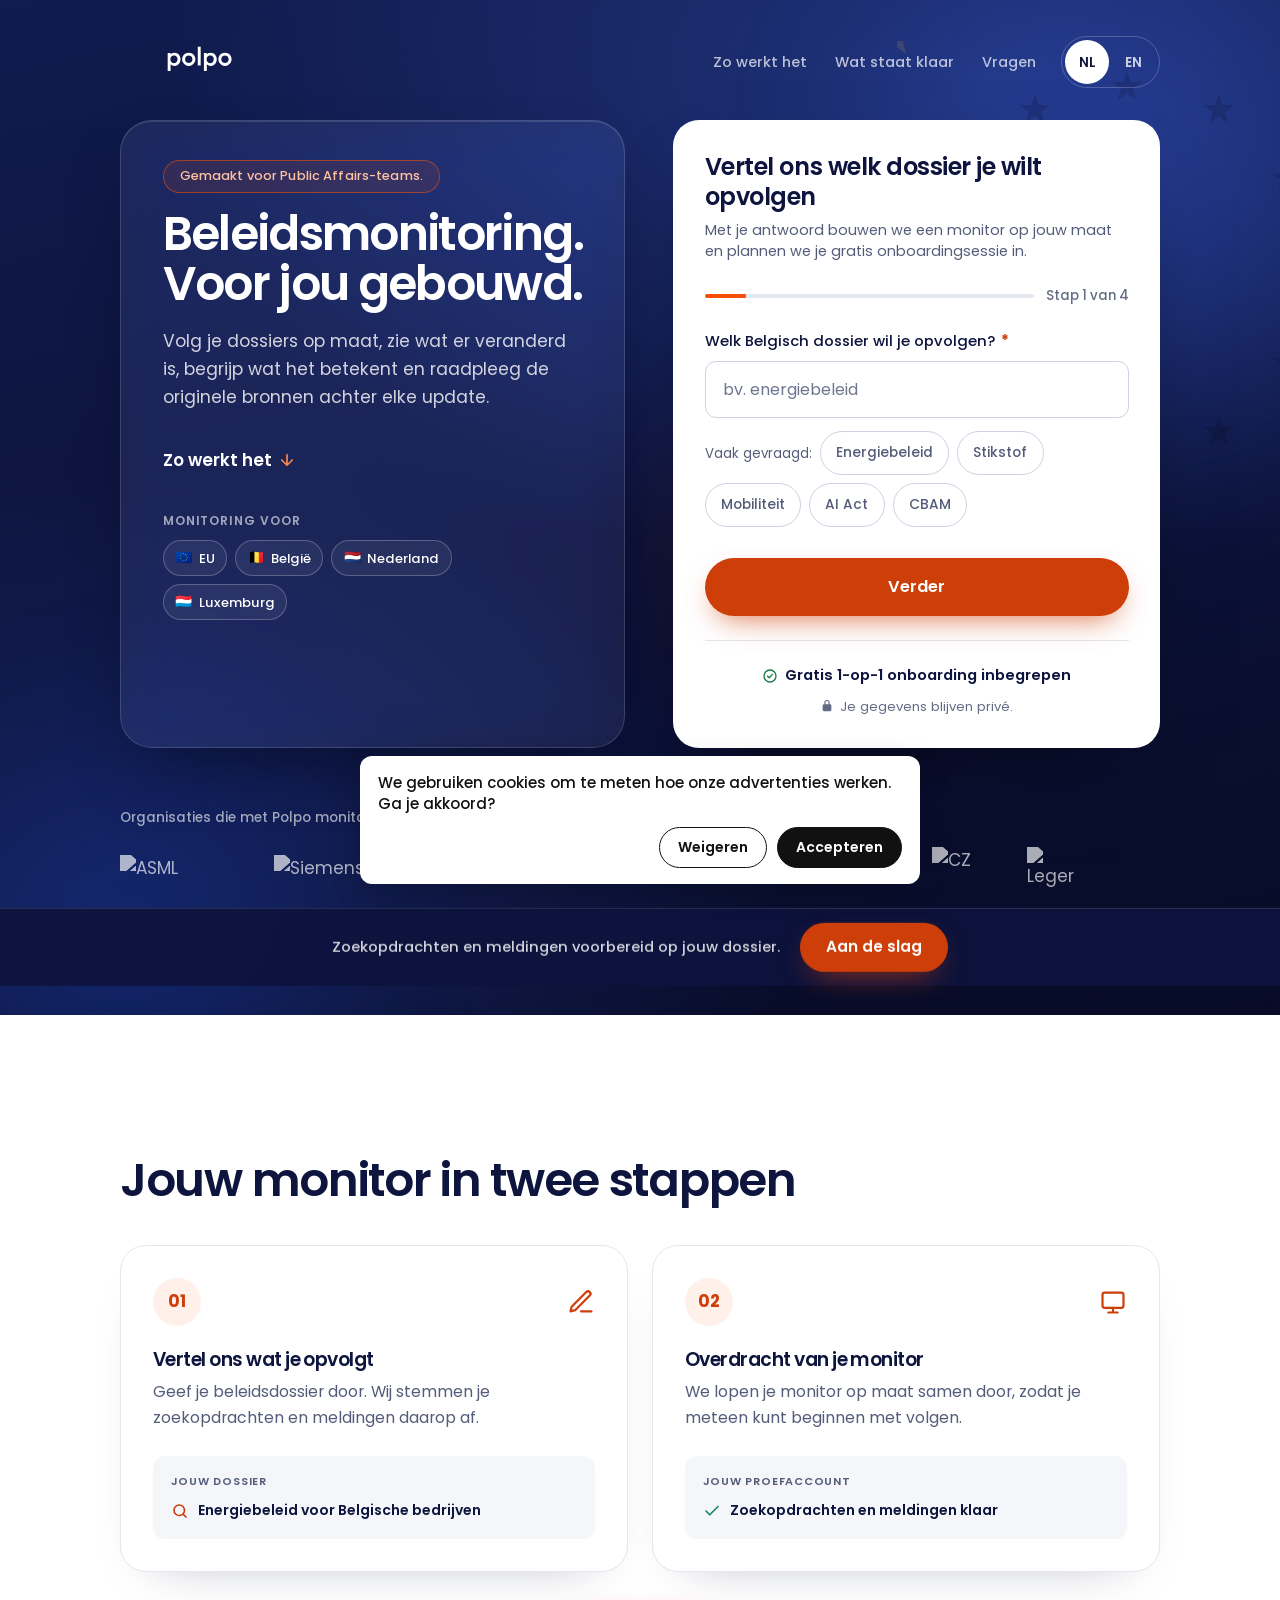
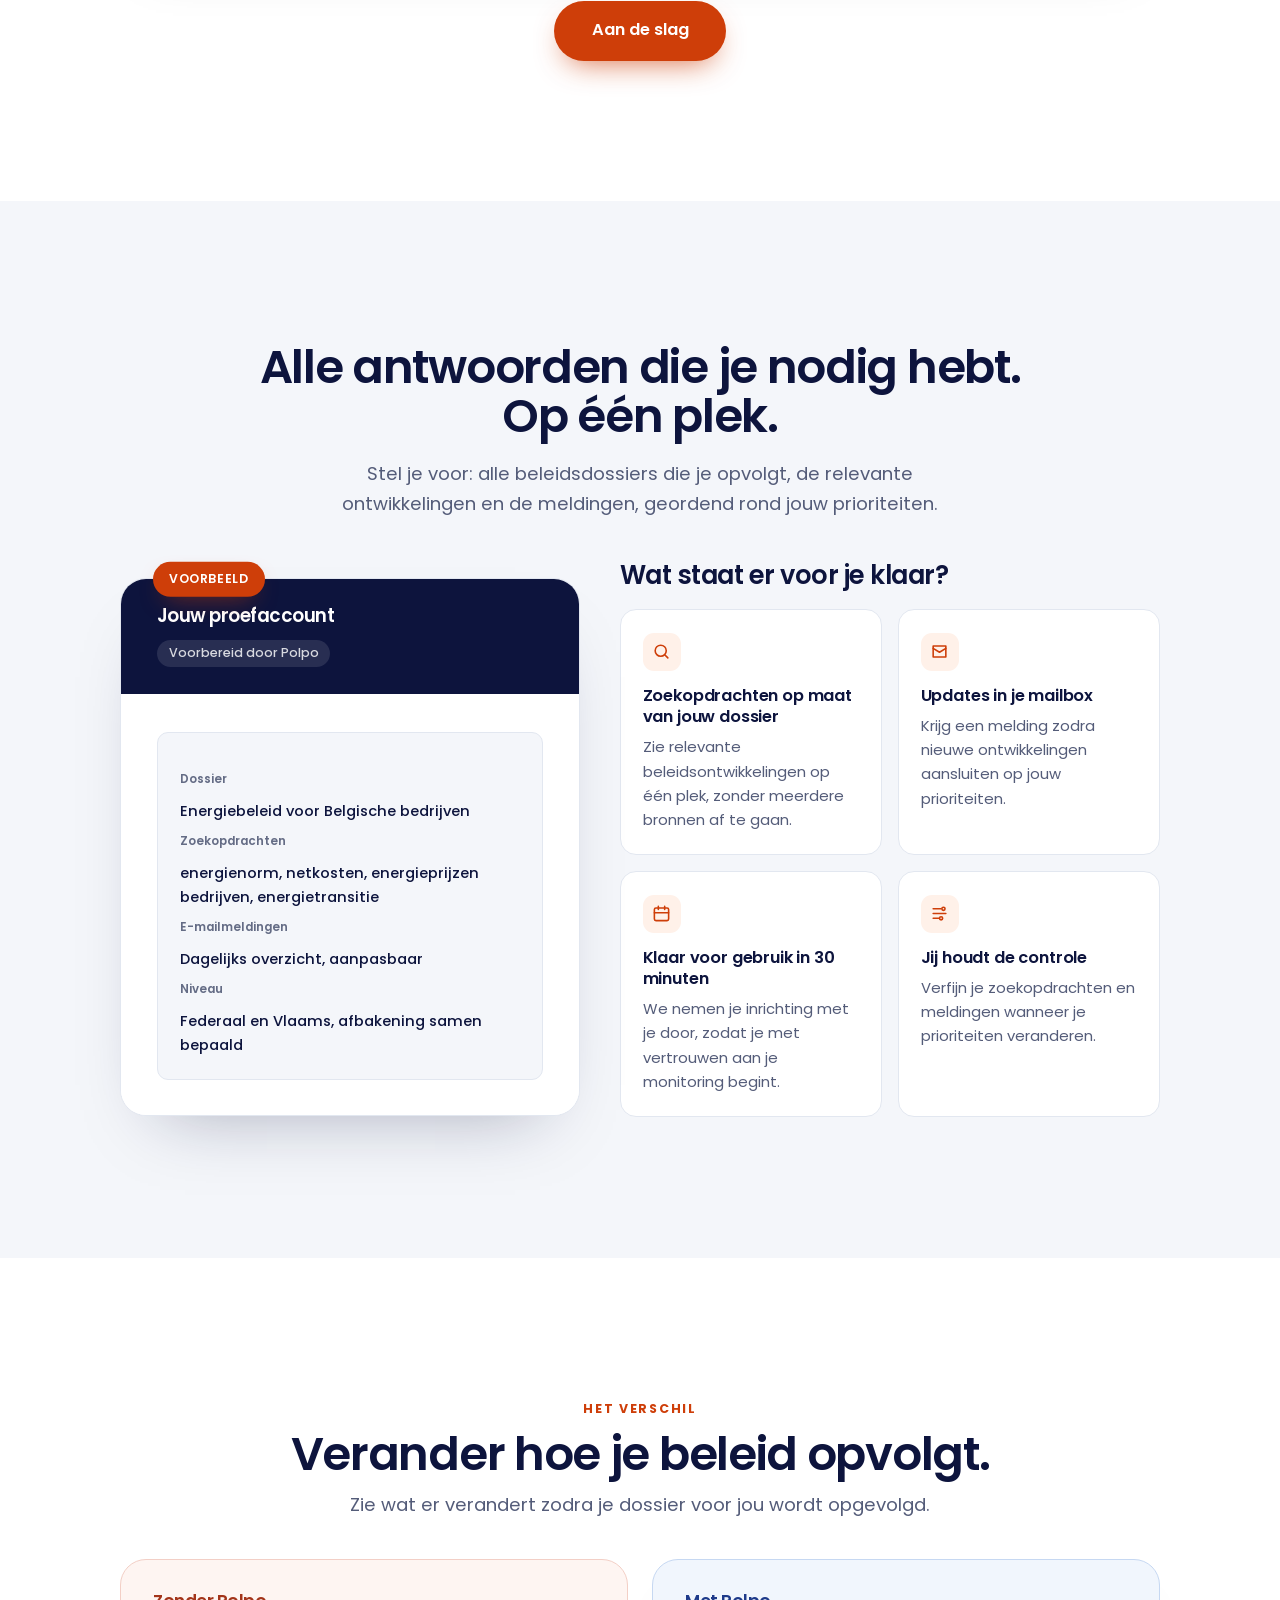
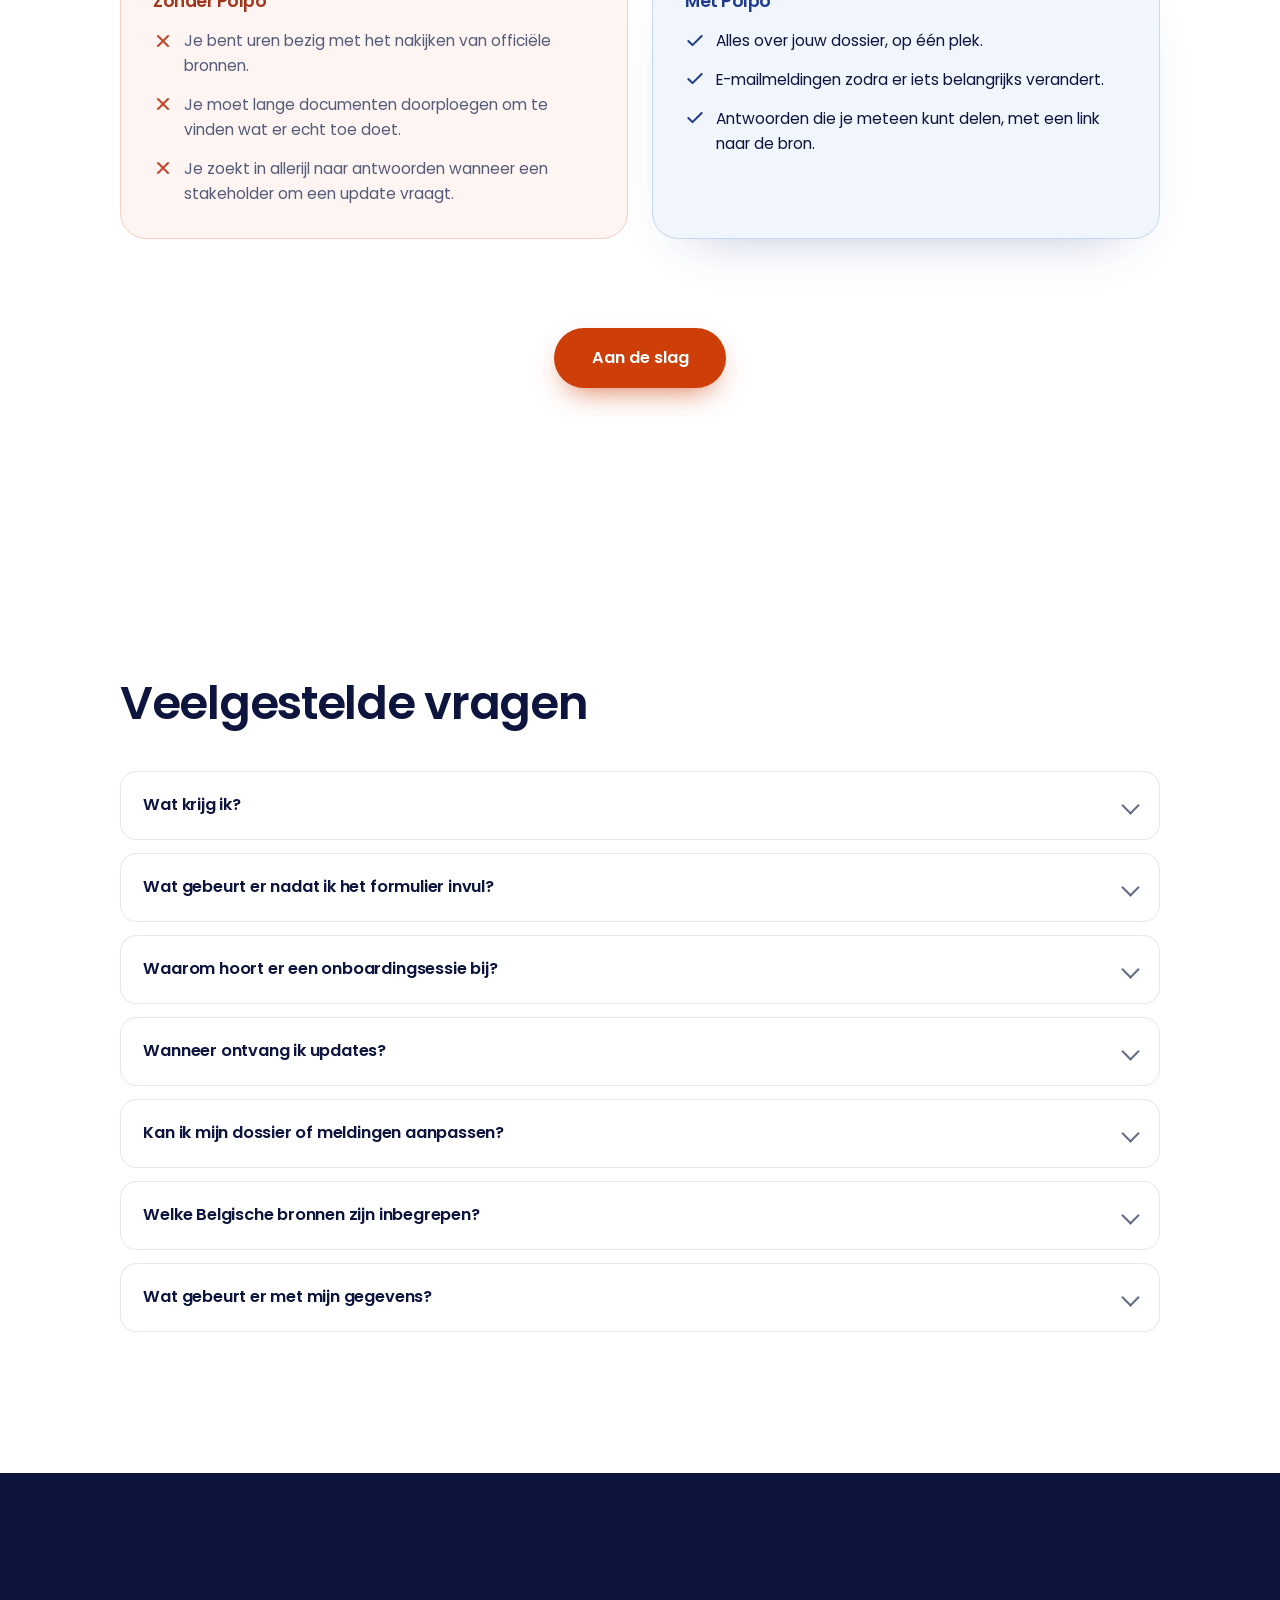
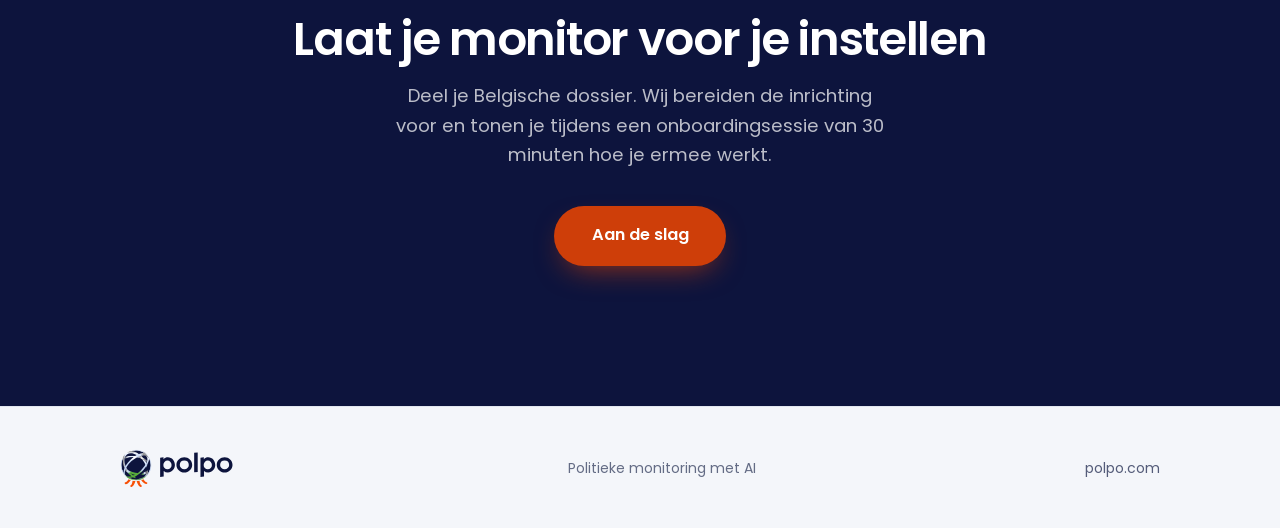
==== commit a5d1ef5d: "Gate LinkedIn tag behind a cookie banner - Insight Tag loads only after the visitor clicks Accept - " ====
--- a/site/nl-be/index.html
+++ b/site/nl-be/index.html
@@ -965,6 +965,51 @@
   </div>
 </footer>
 
+<style>
+.cookie{position:fixed;left:16px;right:16px;bottom:16px;max-width:560px;margin:0 auto;background:#fff;color:#111;border-radius:12px;box-shadow:0 8px 30px rgba(0,0,0,.18);padding:16px 18px;font:500 15px/1.45 Poppins,system-ui,sans-serif;z-index:1000}
+.cookie[hidden]{display:none}
+.cookie p{margin:0 0 12px}
+.cookie-btns{display:flex;gap:10px;justify-content:flex-end}
+.cookie button{font:600 14px Poppins,system-ui,sans-serif;border-radius:999px;padding:9px 18px;cursor:pointer;border:1px solid #111}
+.cookie-no{background:#fff;color:#111}
+.cookie-yes{background:#111;color:#fff}
+</style>
+<div class="cookie" id="cookie-banner" role="dialog" aria-live="polite" hidden>
+  <p>We gebruiken cookies om te meten hoe onze advertenties werken. Ga je akkoord?</p>
+  <div class="cookie-btns">
+    <button type="button" class="cookie-no" data-decline>Weigeren</button>
+    <button type="button" class="cookie-yes" data-accept>Accepteren</button>
+  </div>
+</div>
+<script>
+(function(){
+  var KEY = 'polpo_cookie_choice', PID = '894450';
+  var banner = document.getElementById('cookie-banner');
+  function get(){ try { return localStorage.getItem(KEY); } catch (err) { return null; } }
+  function save(v){ try { localStorage.setItem(KEY, v); } catch (err) {} }
+  function loadLinkedIn(){
+    if (!PID || window._liLoaded) return;
+    window._liLoaded = true;
+    window._linkedin_partner_id = PID;
+    window._linkedin_data_partner_ids = window._linkedin_data_partner_ids || [];
+    window._linkedin_data_partner_ids.push(PID);
+    var s = document.createElement('script');
+    s.async = true;
+    s.src = 'https://snap.licdn.com/li.lms-analytics/insight.min.js';
+    document.body.appendChild(s);
+  }
+  var choice = get();
+  if (choice === 'yes') loadLinkedIn();
+  if (choice) return;
+  banner.hidden = false;
+  banner.querySelector('[data-accept]').addEventListener('click', function(){
+    save('yes'); banner.hidden = true; loadLinkedIn();
+  });
+  banner.querySelector('[data-decline]').addEventListener('click', function(){
+    save('no'); banner.hidden = true;
+  });
+})();
+</script>
 <script>
 (function(){
   'use strict';
@@ -1121,6 +1166,7 @@
       document.querySelector('.progress').style.display = 'none';
       doneBox.hidden = false;
       doneBox.scrollIntoView({ block: 'center', behavior: reduce ? 'auto' : 'smooth' });
+      if (window.lintrk) { window.lintrk('track', { conversion_id: 32953169 }); }
     }).catch(function(){
       btn.disabled = false; btn.textContent = T.submit; fail('e-form', T.e_form);
     });
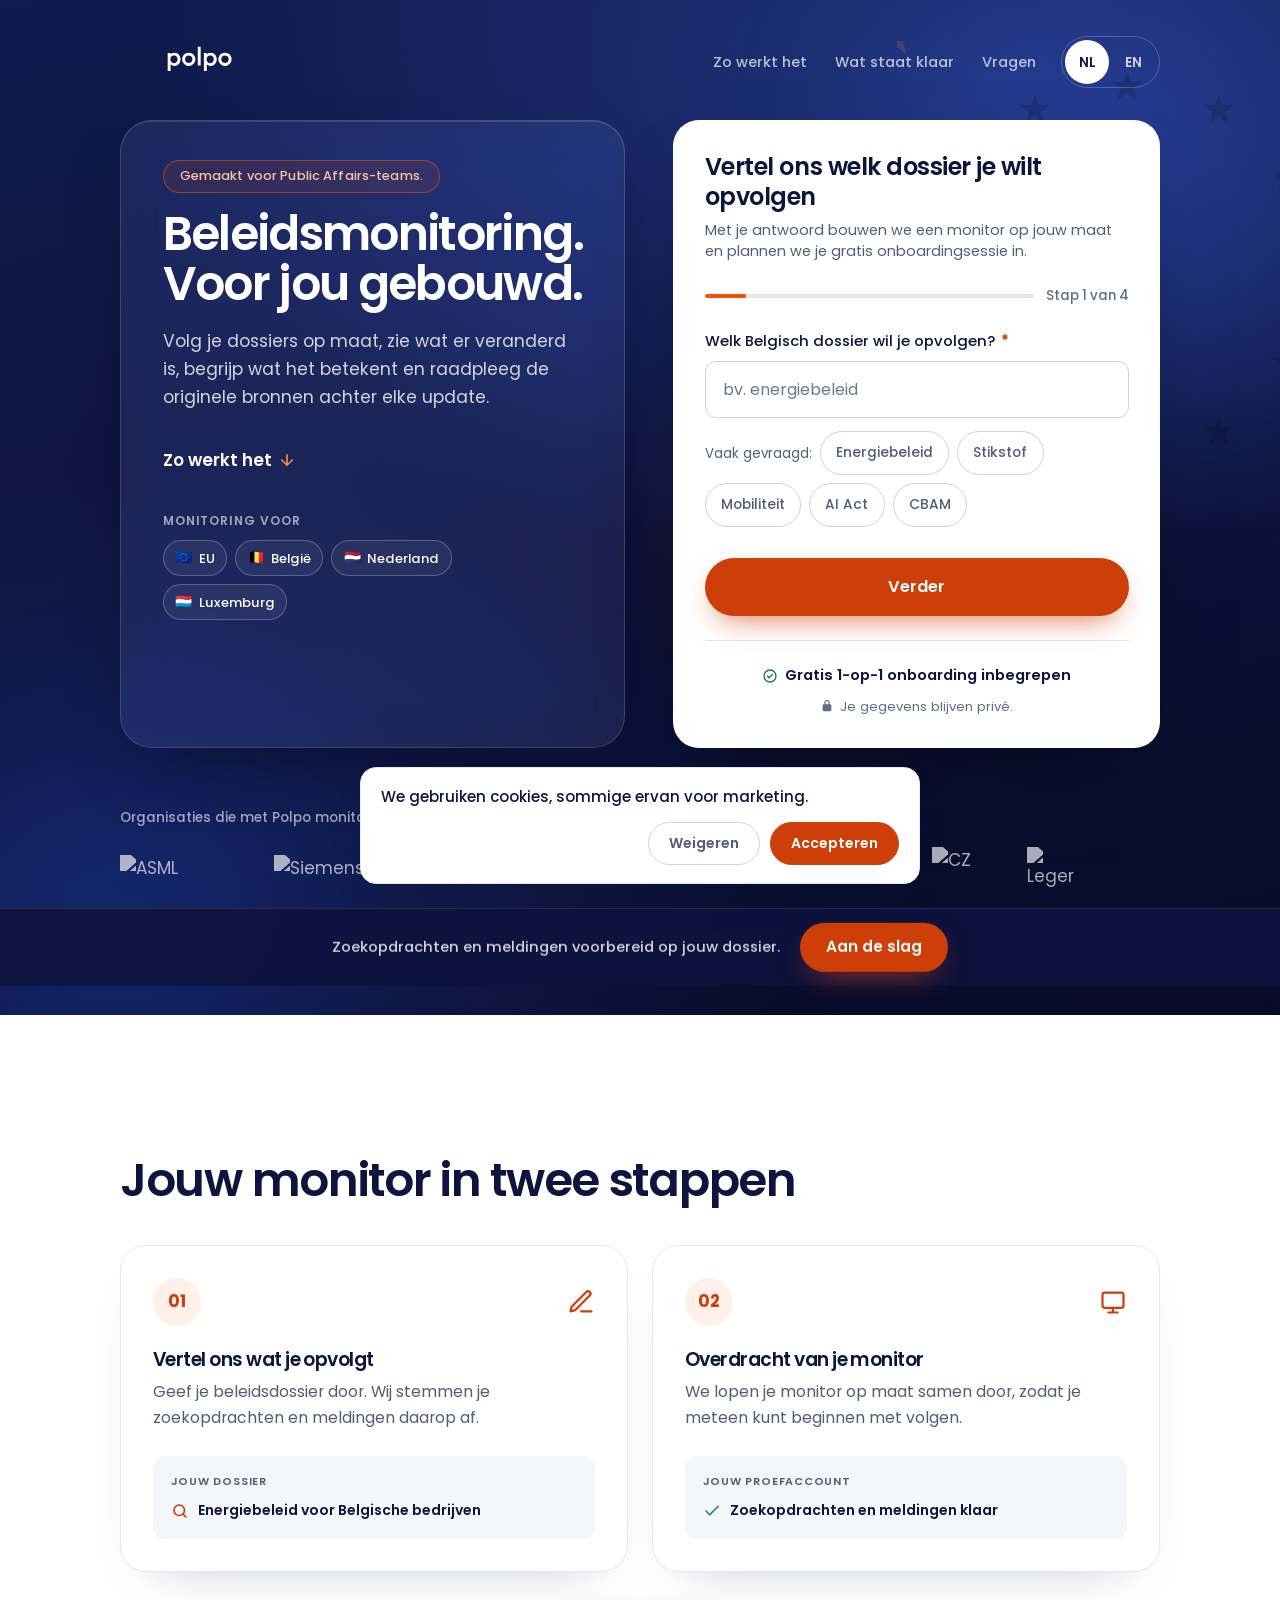
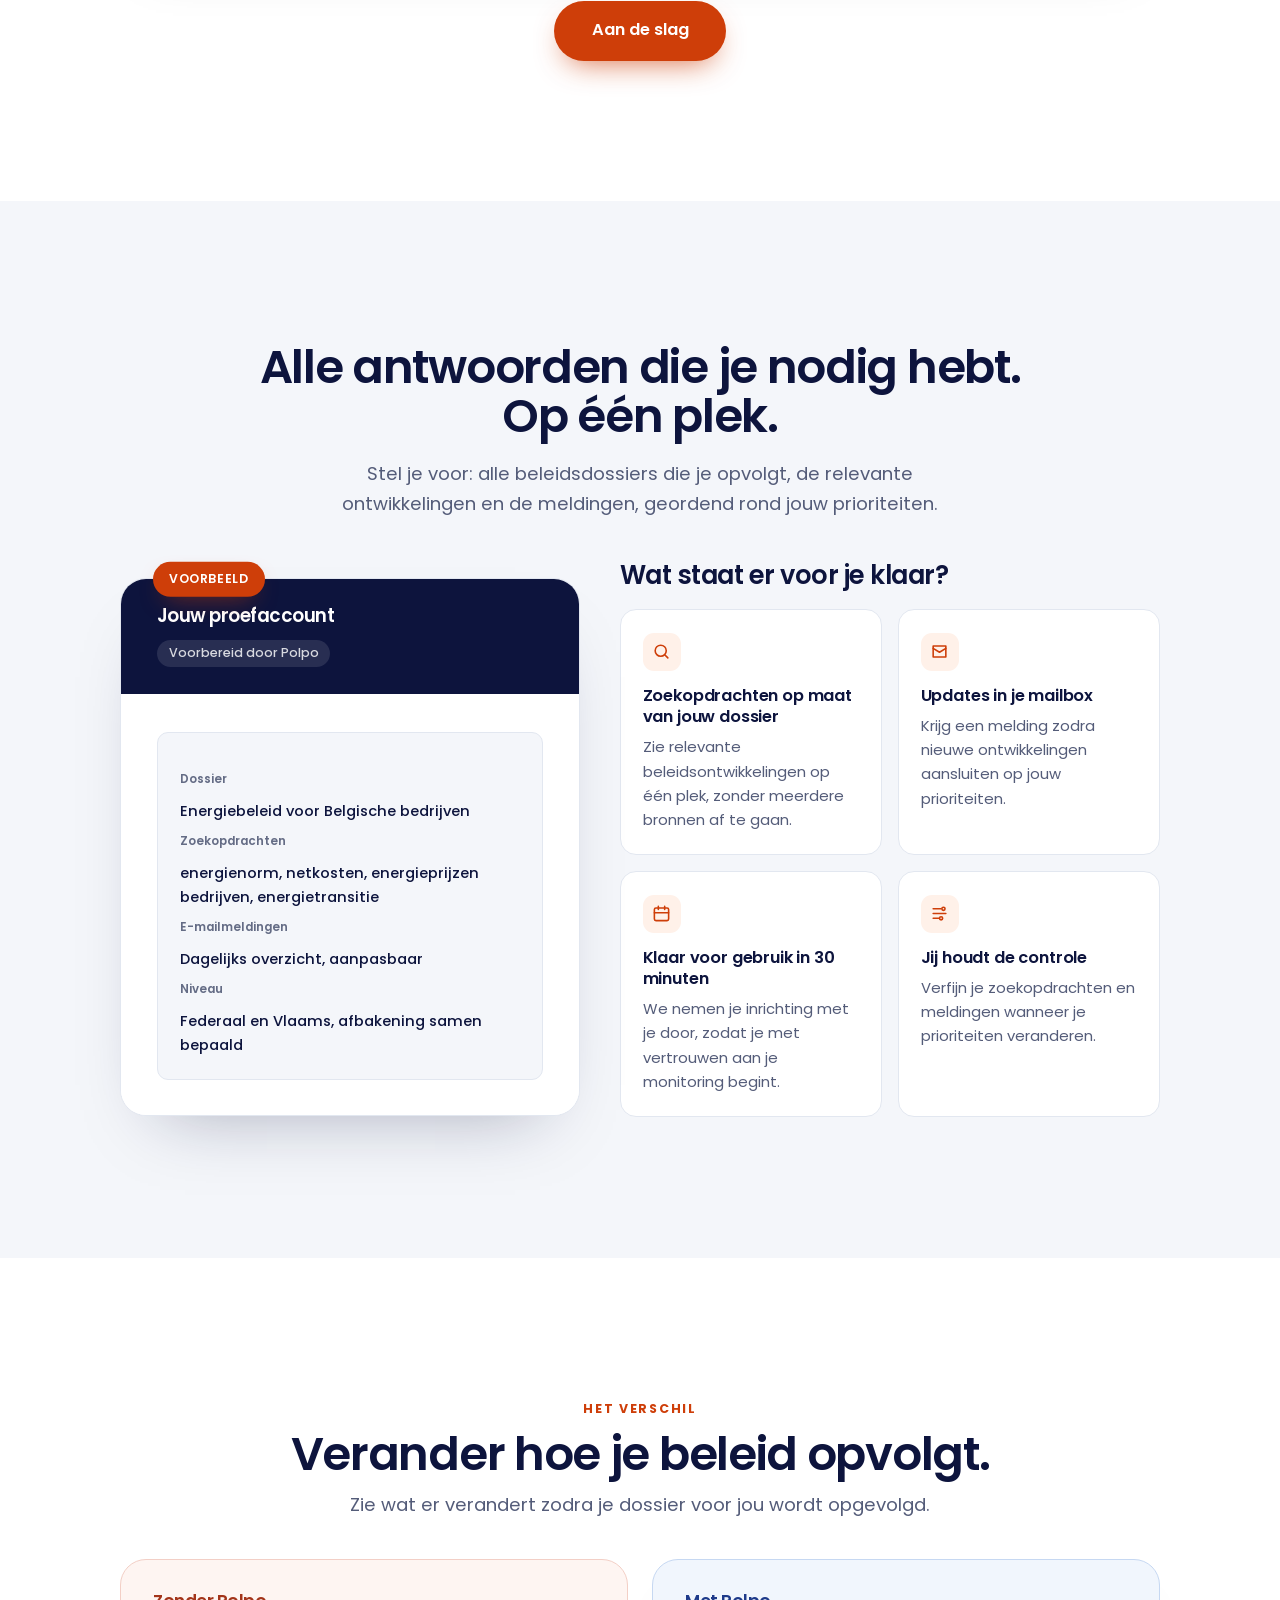
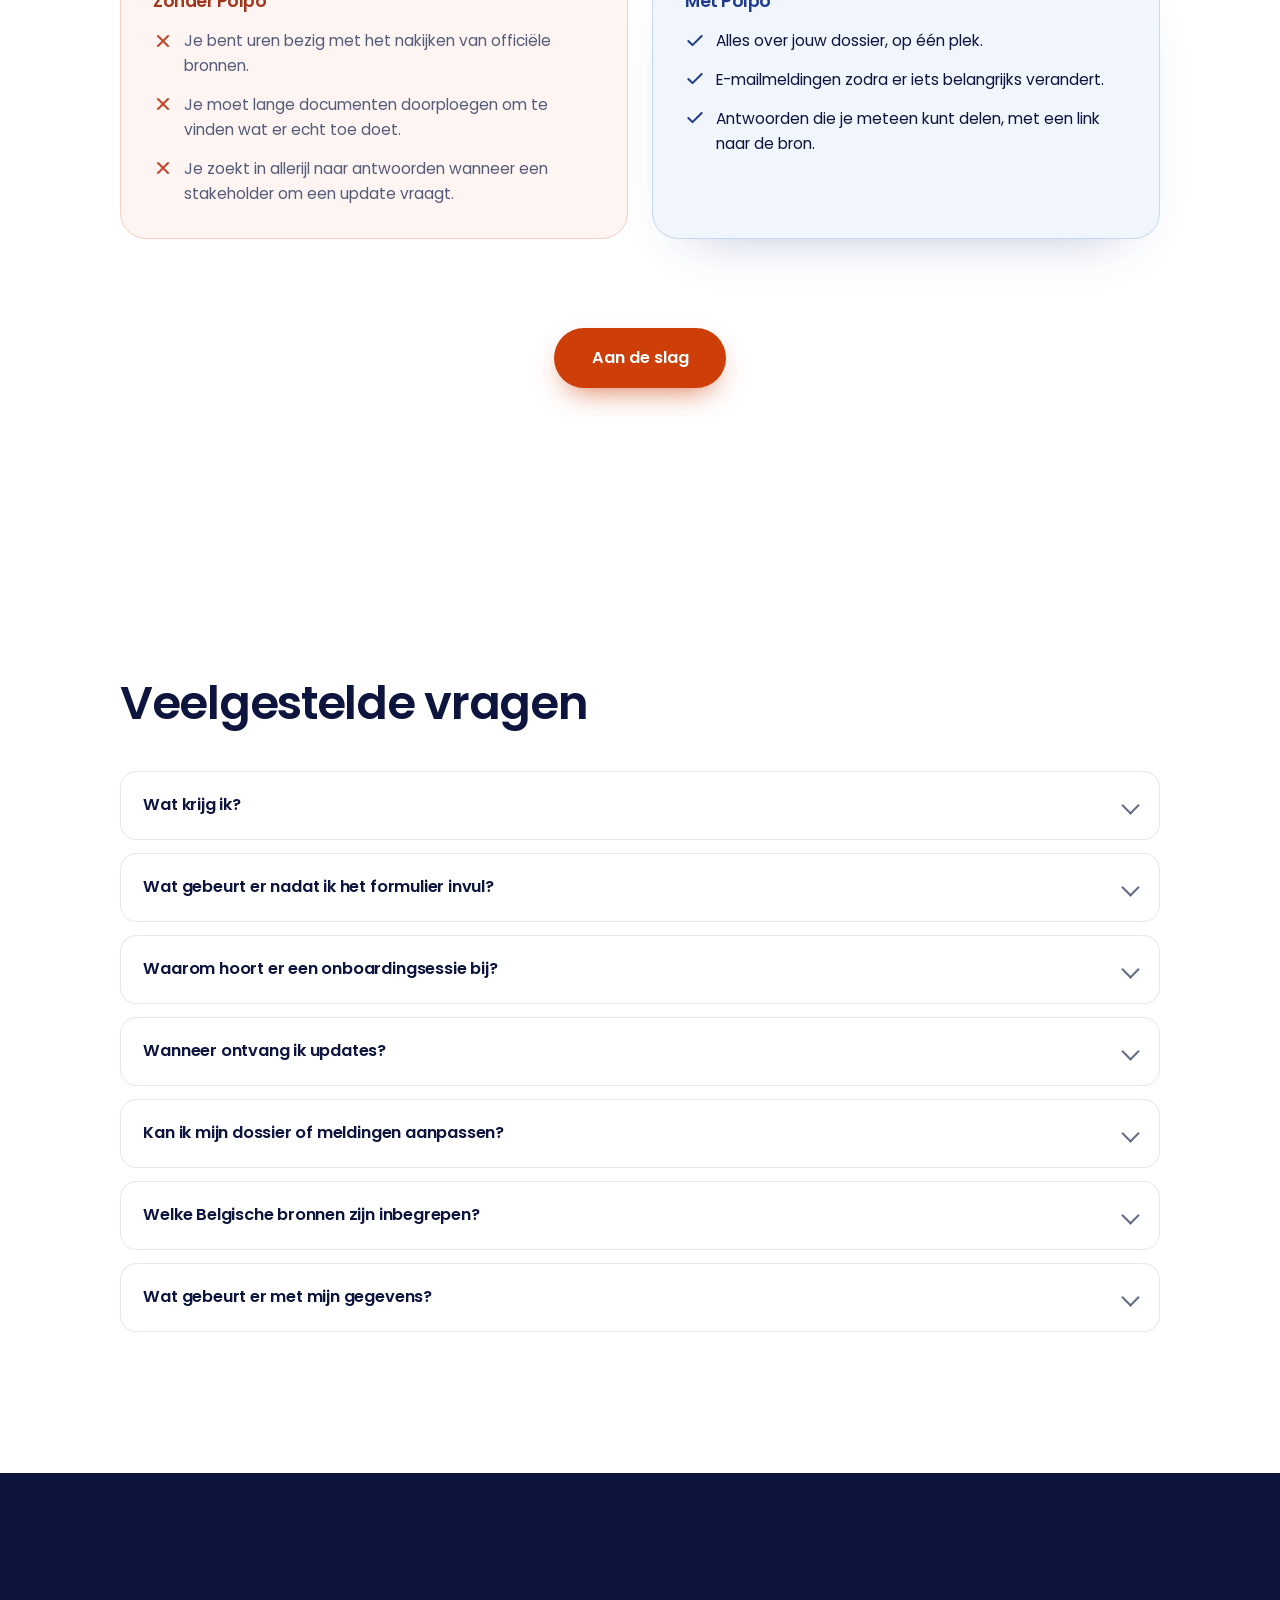
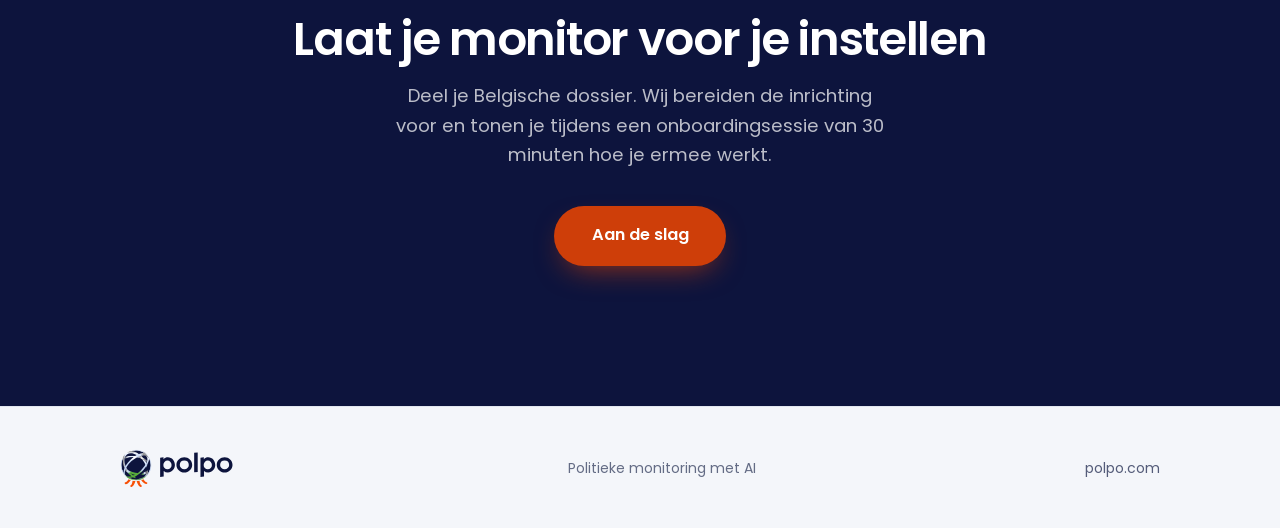
==== commit 05cade52: "Cookie banner: approved wording and Polpo colours - EN: We use cookies, some of them for marketing. " ====
--- a/site/nl-be/index.html
+++ b/site/nl-be/index.html
@@ -966,16 +966,19 @@
 </footer>
 
 <style>
-.cookie{position:fixed;left:16px;right:16px;bottom:16px;max-width:560px;margin:0 auto;background:#fff;color:#111;border-radius:12px;box-shadow:0 8px 30px rgba(0,0,0,.18);padding:16px 18px;font:500 15px/1.45 Poppins,system-ui,sans-serif;z-index:1000}
+.cookie{position:fixed;left:16px;right:16px;bottom:16px;max-width:560px;margin:0 auto;background:var(--paper,#fff);color:var(--ink,#0D143D);border:1px solid var(--line,#E2E7F0);border-radius:var(--r-md,16px);box-shadow:0 18px 40px -16px rgba(13,20,61,.28);padding:18px 20px;font:500 15px/1.5 Poppins,system-ui,sans-serif;z-index:1000}
 .cookie[hidden]{display:none}
-.cookie p{margin:0 0 12px}
+.cookie p{margin:0 0 14px}
 .cookie-btns{display:flex;gap:10px;justify-content:flex-end}
-.cookie button{font:600 14px Poppins,system-ui,sans-serif;border-radius:999px;padding:9px 18px;cursor:pointer;border:1px solid #111}
-.cookie-no{background:#fff;color:#111}
-.cookie-yes{background:#111;color:#fff}
+.cookie button{font:600 14px Poppins,system-ui,sans-serif;border-radius:999px;padding:10px 20px;cursor:pointer;min-width:112px;transition:background .2s,color .2s,border-color .2s}
+.cookie-no{background:#fff;color:#545C79;border:1px solid #CBD3E3}
+.cookie-no:hover{background:#F4F6FA;color:#0D143D;border-color:#646C85}
+.cookie-yes{background:#CE3E09;color:#fff;border:1px solid #CE3E09}
+.cookie-yes:hover{background:#B33305;border-color:#B33305}
+.cookie button:focus-visible{outline:2px solid #CE3E09;outline-offset:2px}
 </style>
 <div class="cookie" id="cookie-banner" role="dialog" aria-live="polite" hidden>
-  <p>We gebruiken cookies om te meten hoe onze advertenties werken. Ga je akkoord?</p>
+  <p>We gebruiken cookies, sommige ervan voor marketing.</p>
   <div class="cookie-btns">
     <button type="button" class="cookie-no" data-decline>Weigeren</button>
     <button type="button" class="cookie-yes" data-accept>Accepteren</button>
